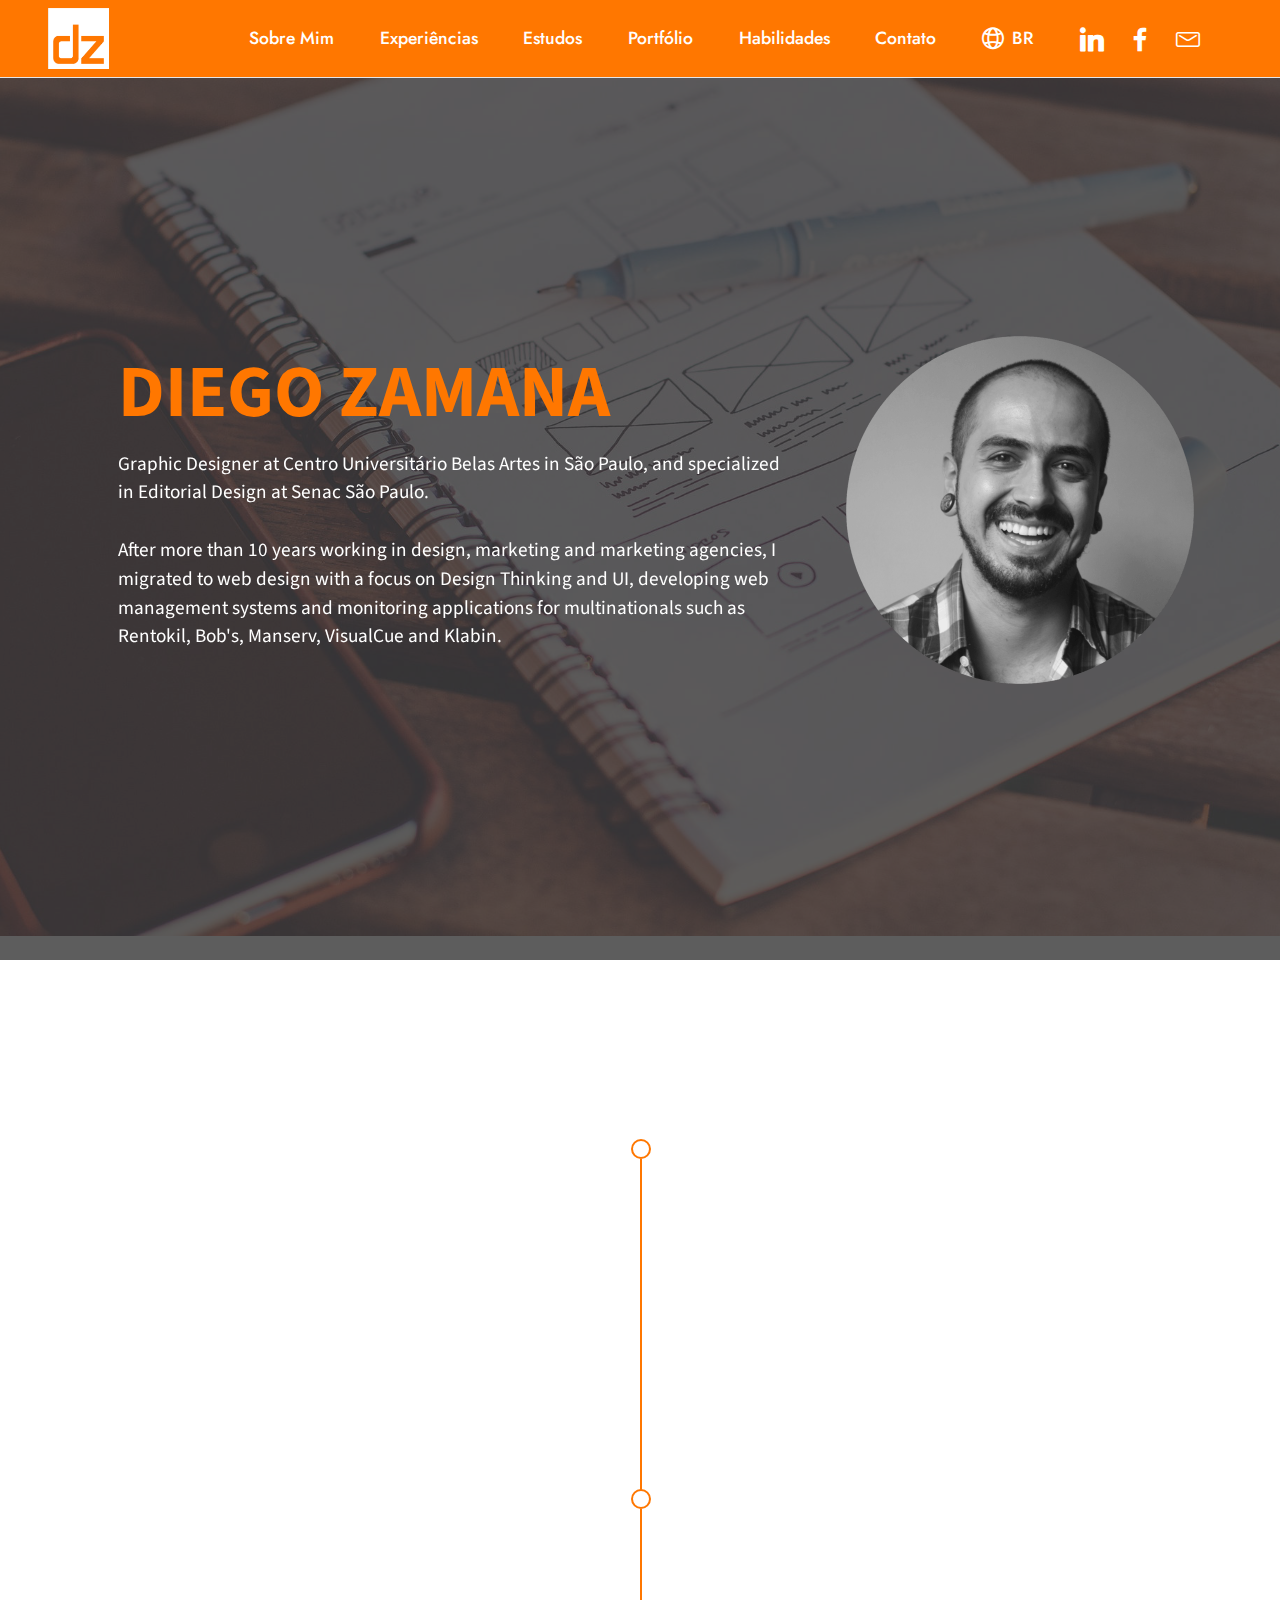
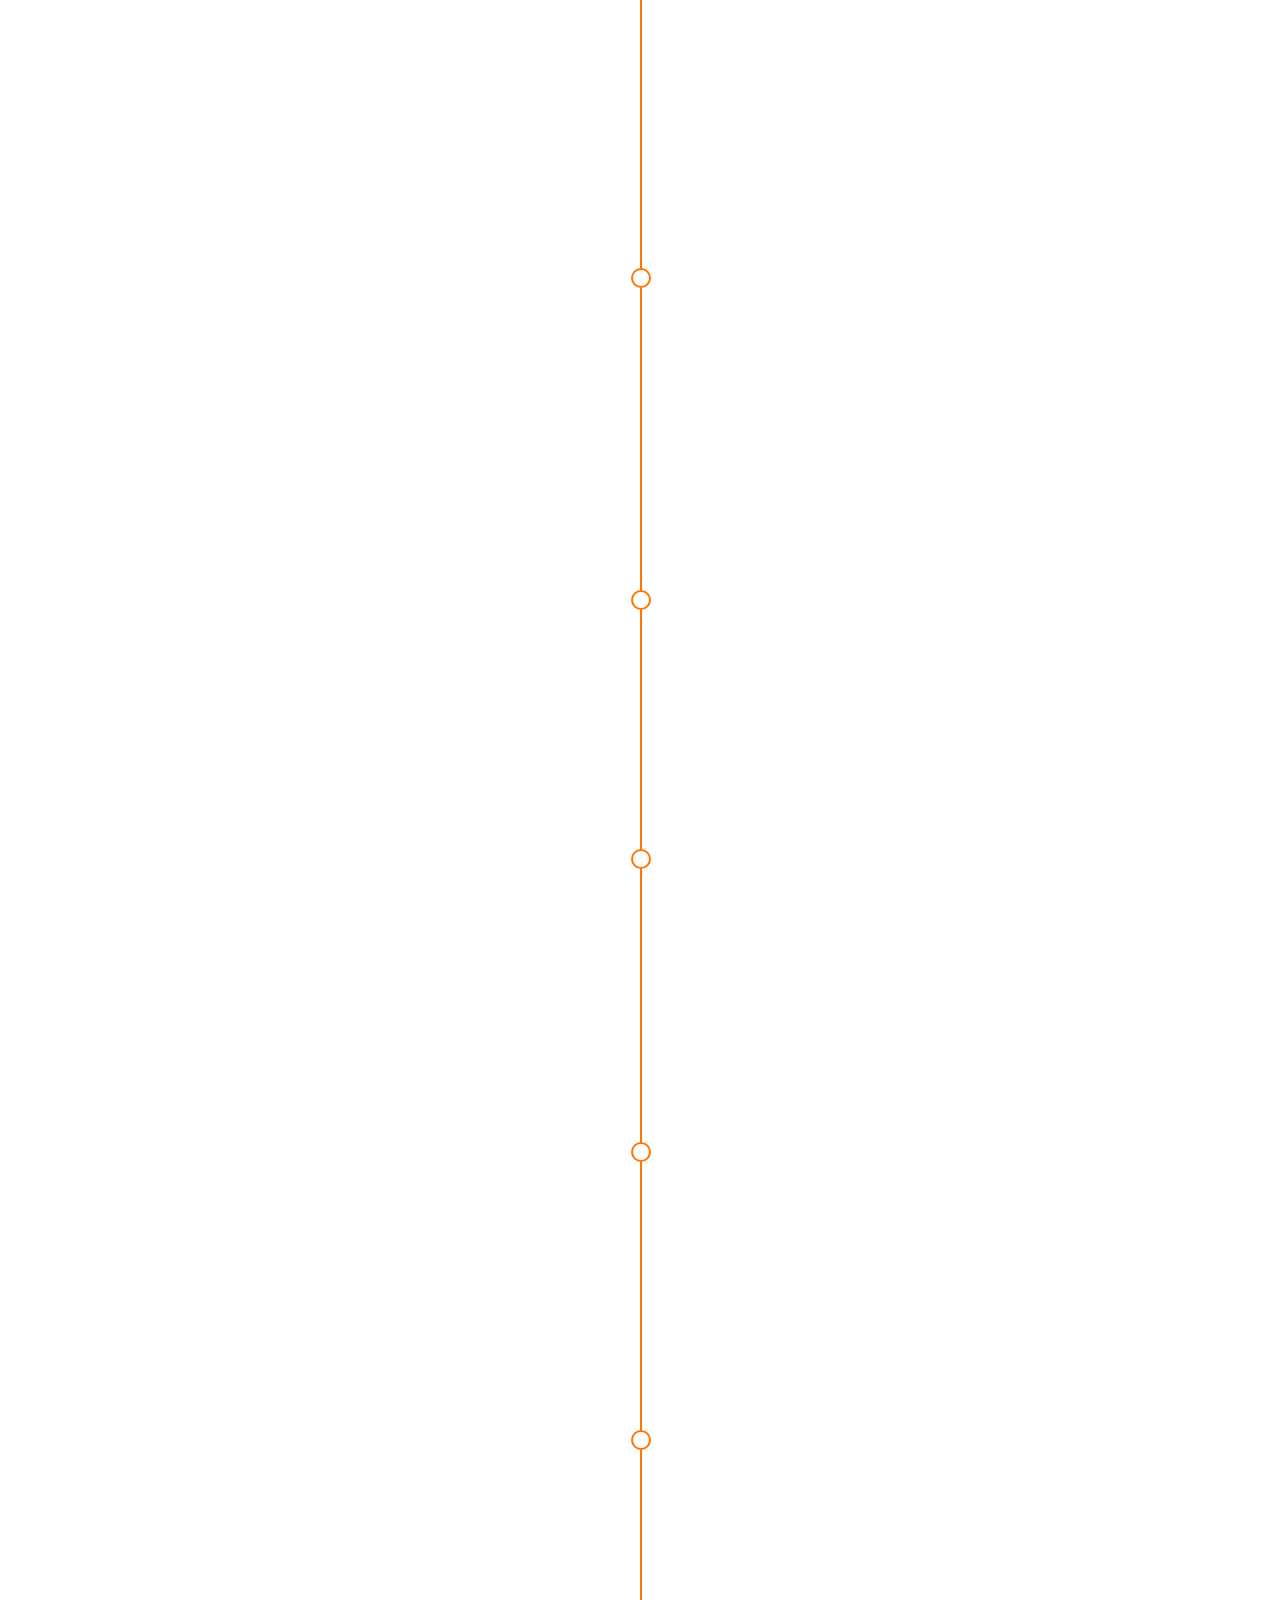
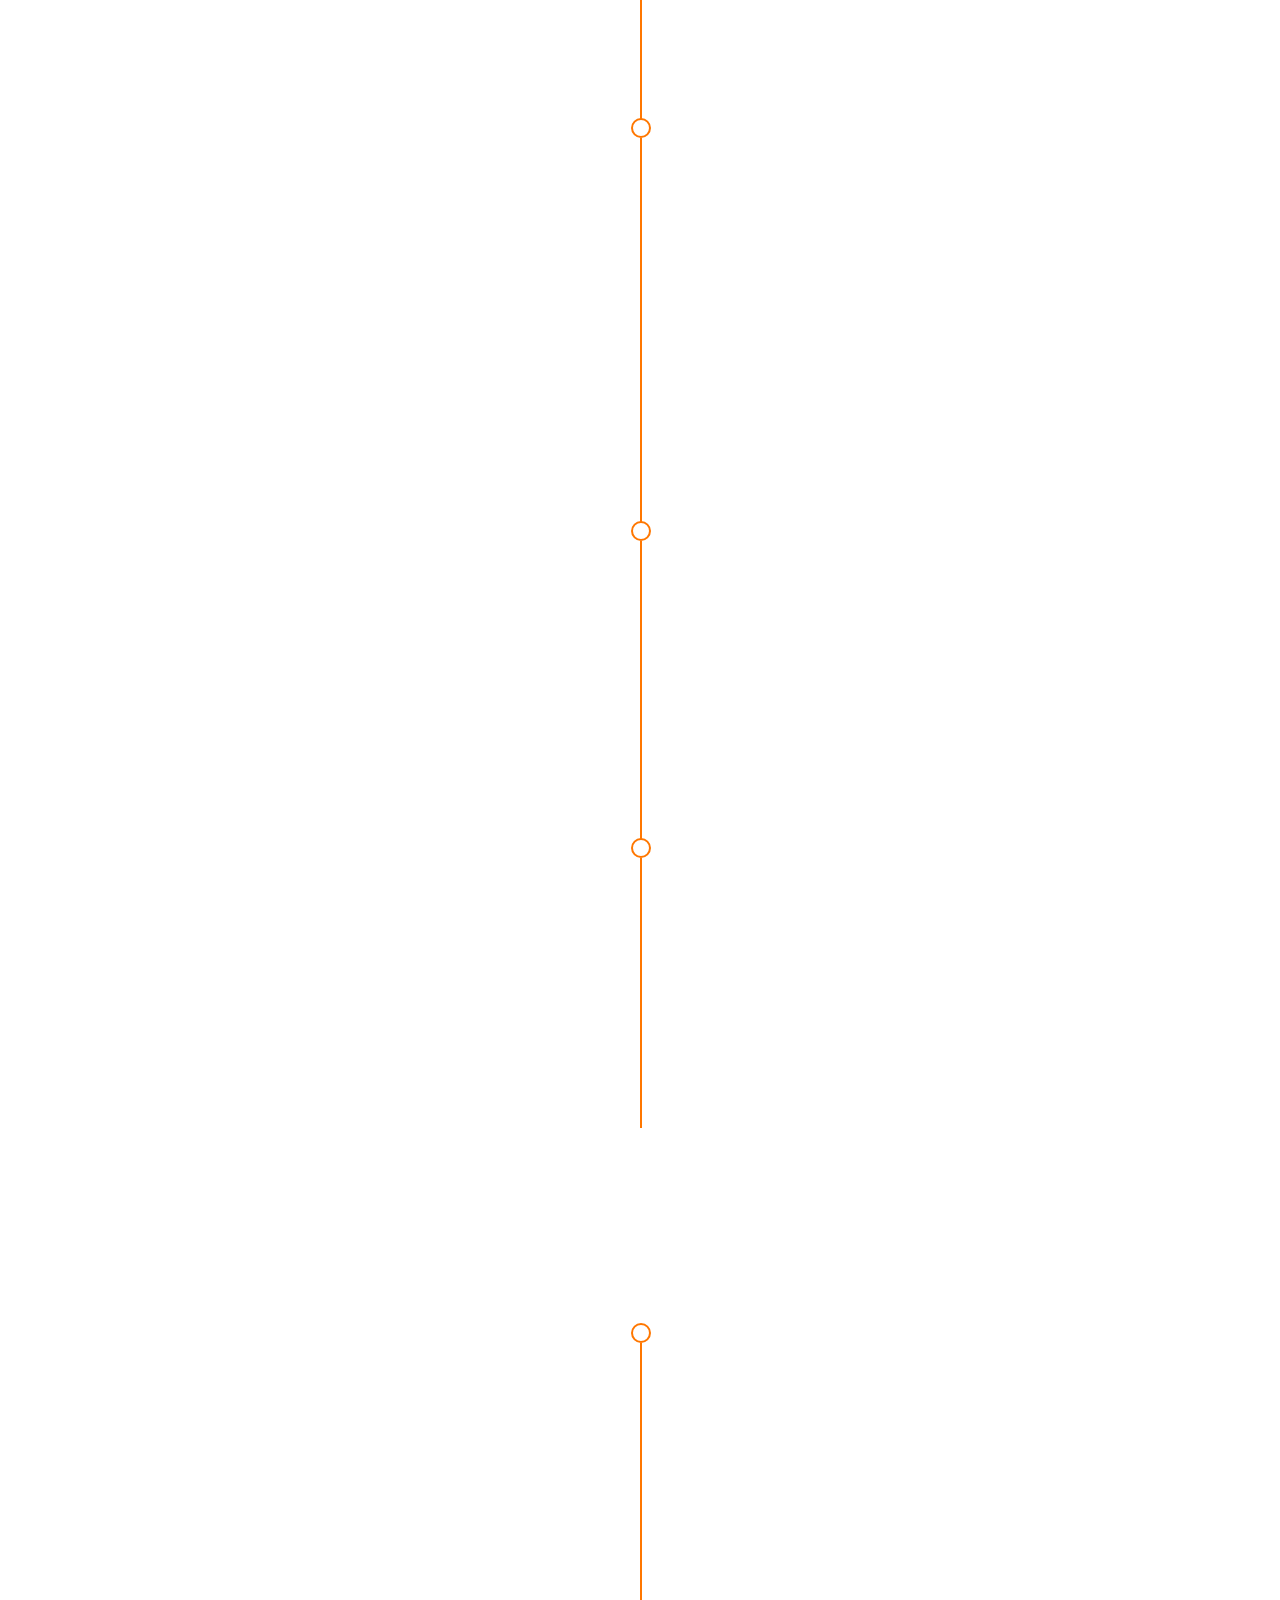
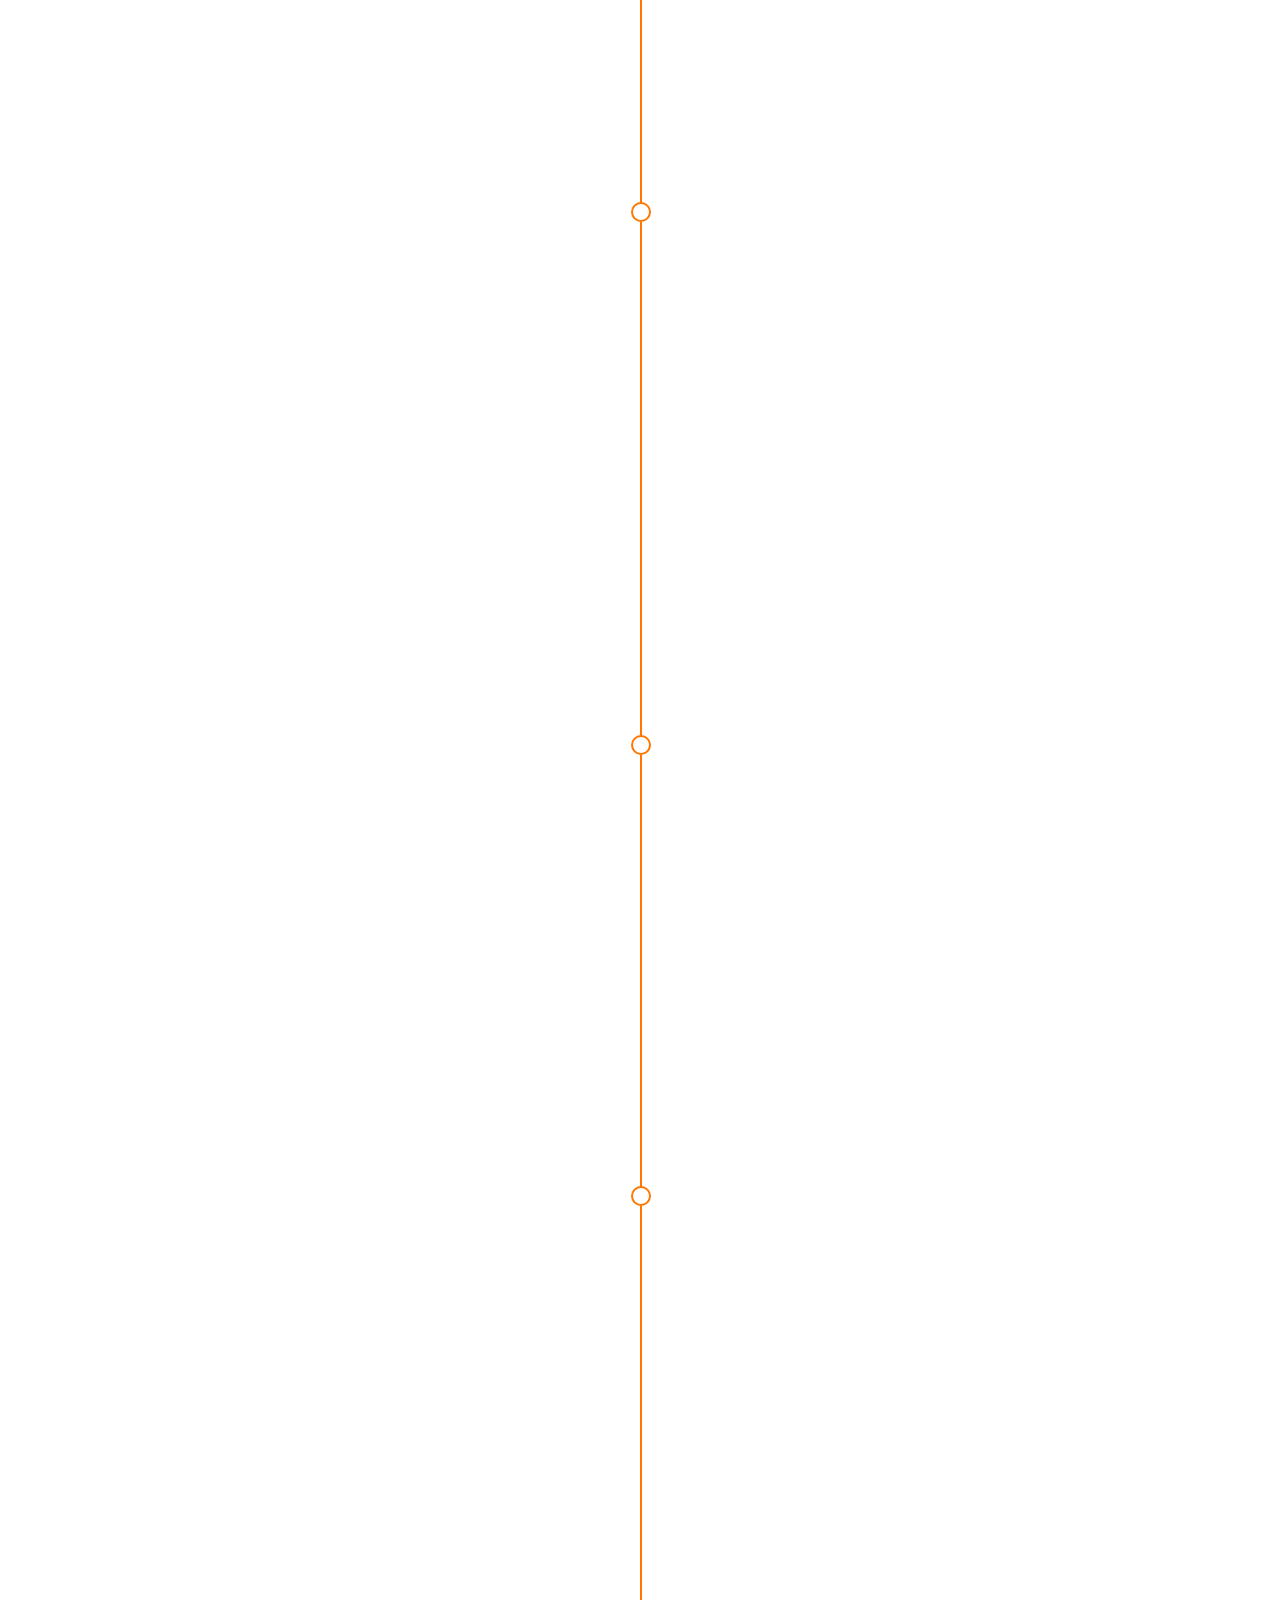
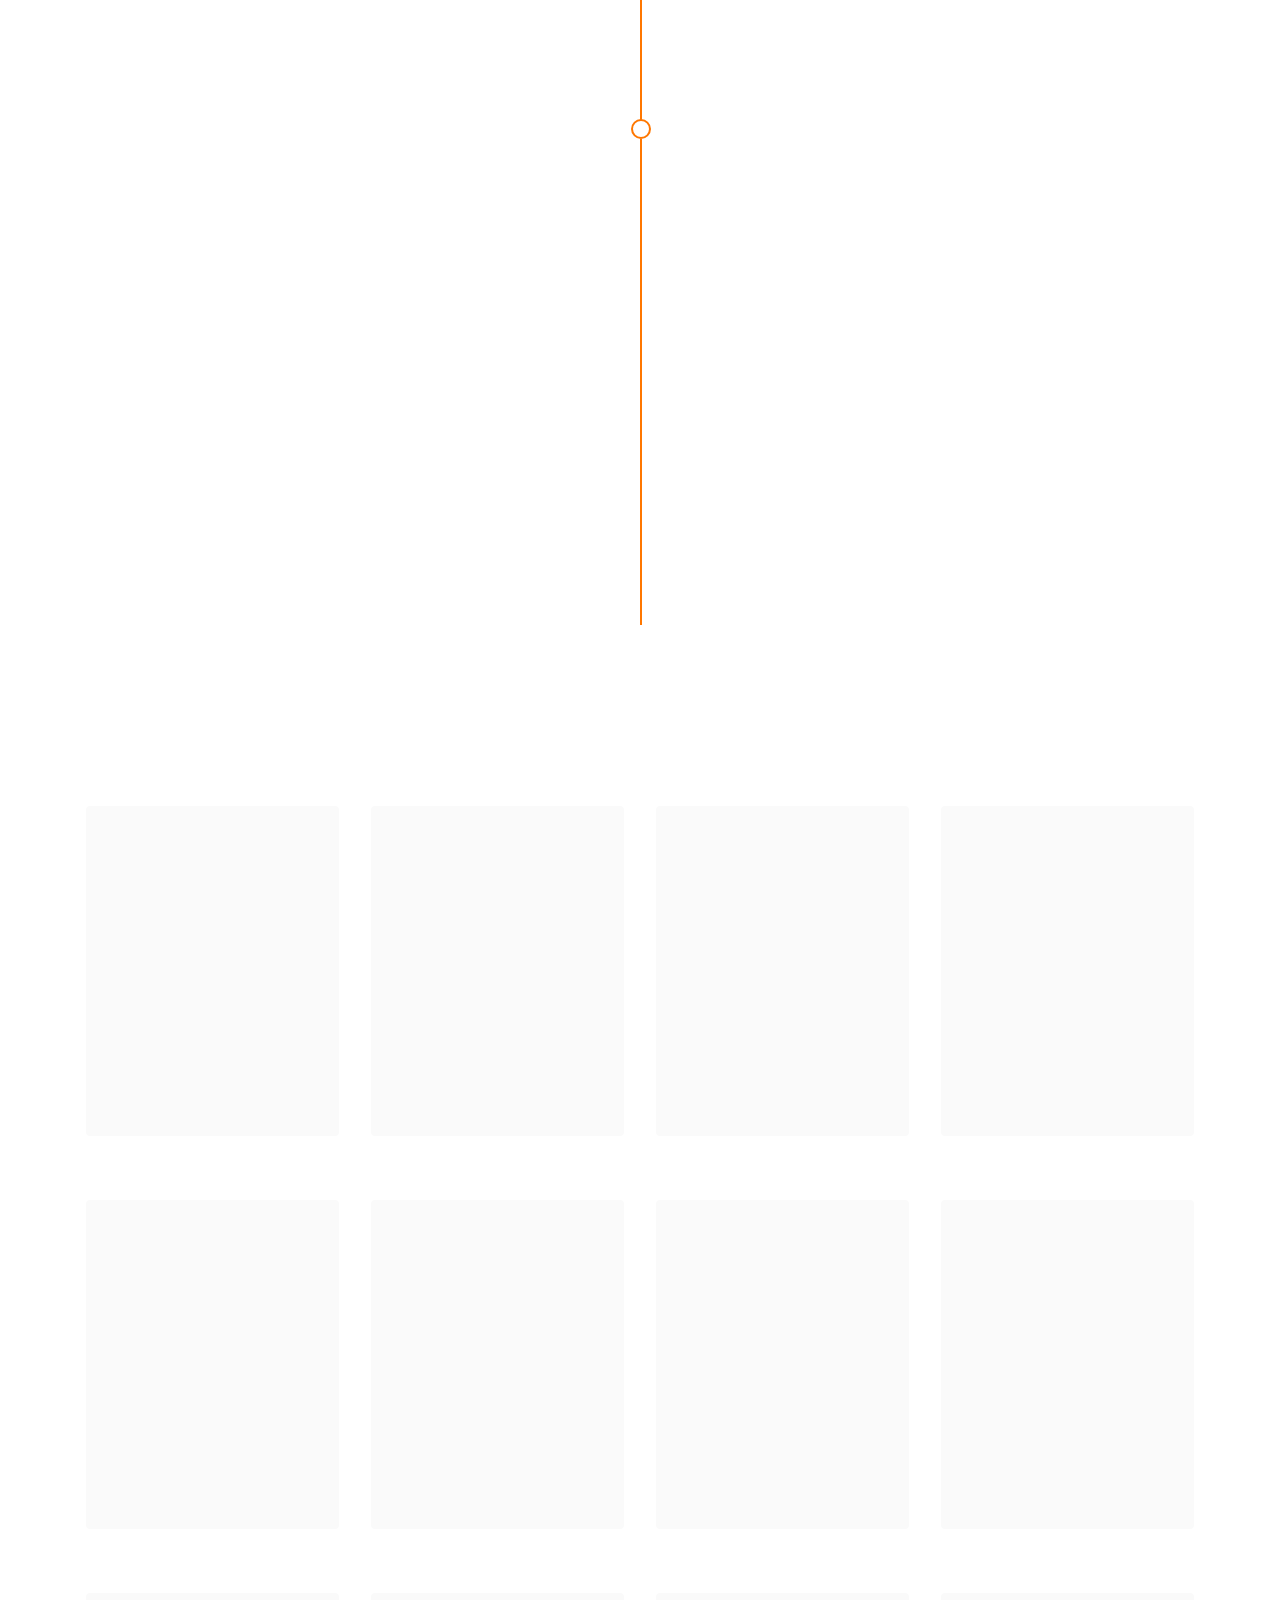
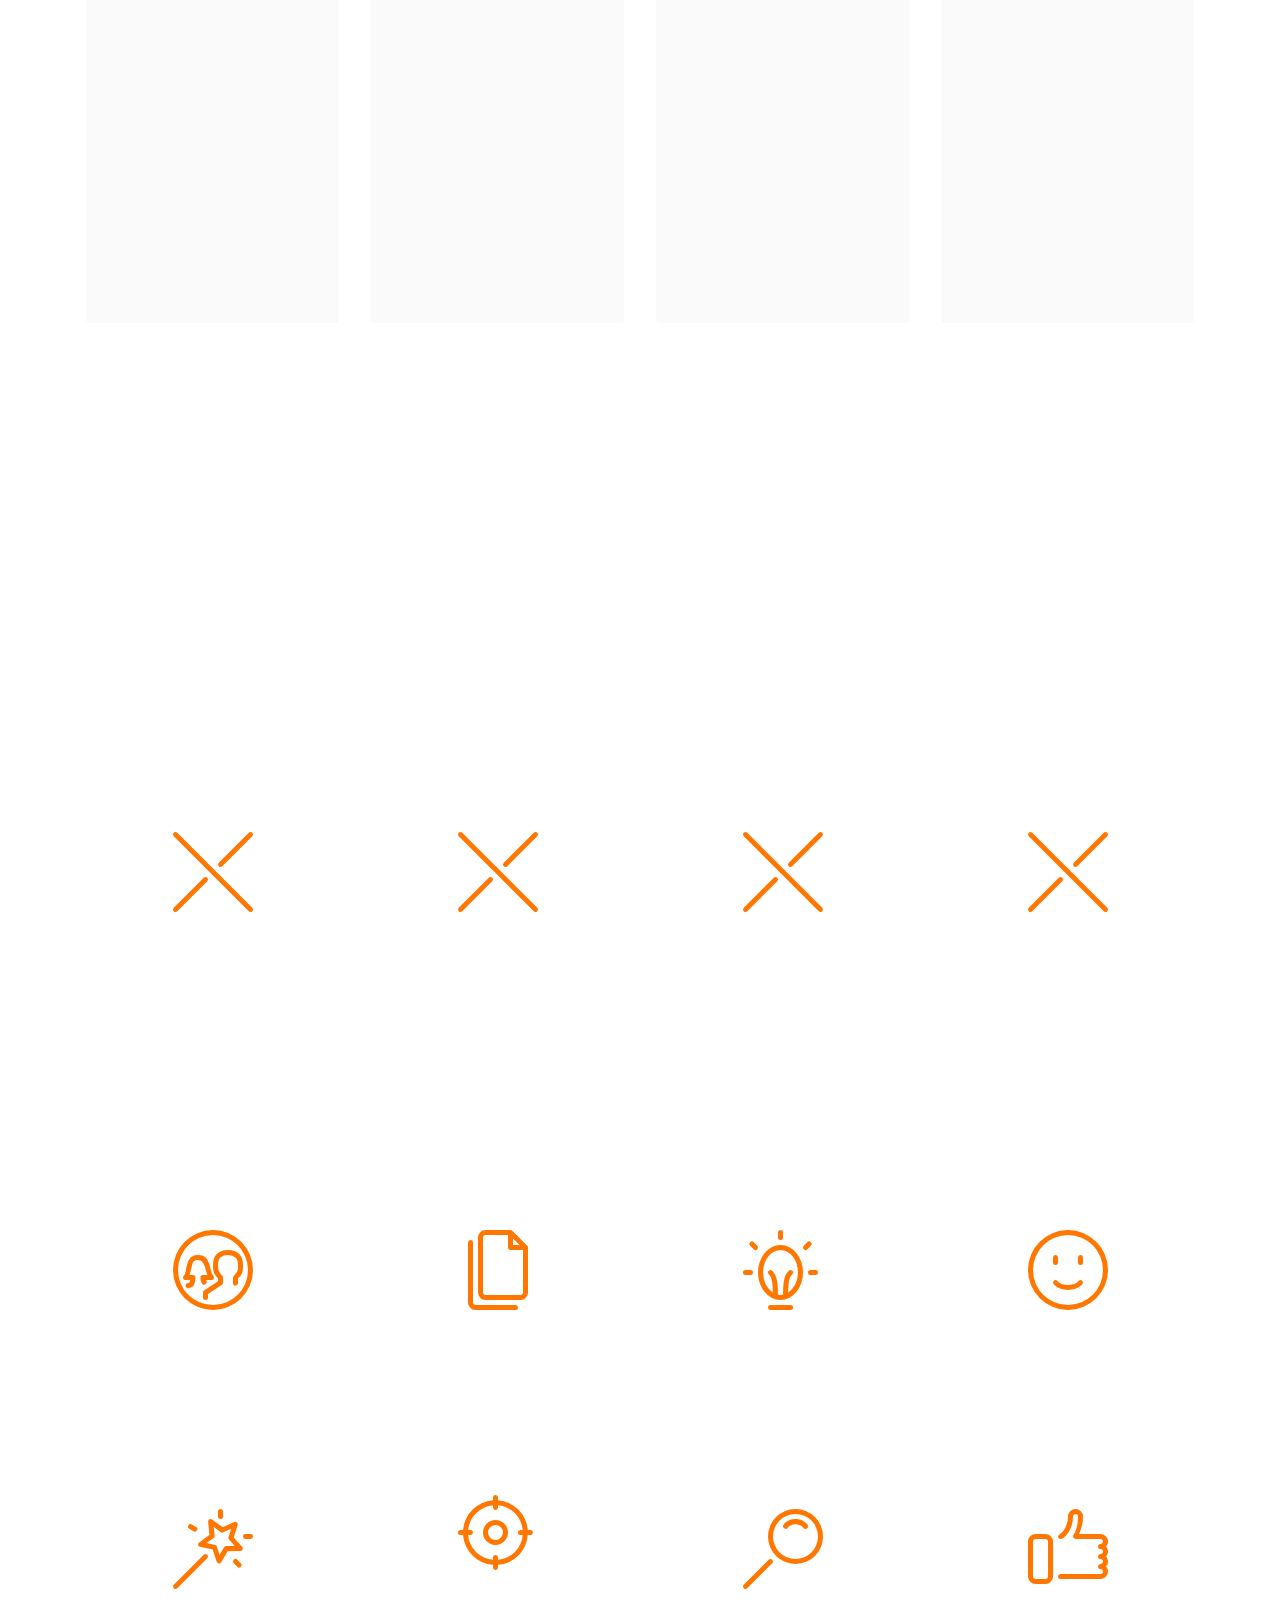
==== english.html @ 780fa25a "Site Update 2.0" ====
<!DOCTYPE html>
<html>
<head>
  
  <meta charset="UTF-8">
  <meta http-equiv="X-UA-Compatible" content="IE=edge">
  
  <meta name="viewport" content="width=device-width, initial-scale=1, minimum-scale=1">
  <link rel="shortcut icon" href="assets/images/diegozamanalogo-128x128.png" type="image/x-icon">
  <meta name="description" content="Diego Zamana | Designer Gráfico | Online e Offline | Web e Impresso">  
  
  <title>Diego Zamana | Graphic Designer</title>

  <link rel="stylesheet" href="assets/web/assets/mobirise-icons2/mobirise2.css">
  <link rel="stylesheet" href="assets/web/assets/mobirise-icons-bold/mobirise-icons-bold.css">
  <link rel="stylesheet" href="assets/tether/tether.min.css">
  <link rel="stylesheet" href="assets/bootstrap/css/bootstrap.min.css">
  <link rel="stylesheet" href="assets/bootstrap/css/bootstrap-grid.min.css">
  <link rel="stylesheet" href="assets/bootstrap/css/bootstrap-reboot.min.css">
  <link rel="stylesheet" href="assets/animatecss/animate.css">
  <link rel="stylesheet" href="assets/dropdown/css/style.css">
  <link rel="stylesheet" href="assets/socicon/css/styles.css">
  <link rel="stylesheet" href="assets/theme/css/style.css">
  <link rel="preload" as="style" href="assets/mobirise/css/mbr-additional.css">
  <link rel="stylesheet" href="assets/mobirise/css/mbr-additional.css" type="text/css">

</head>
<body>
  
  <section class="menu cid-spMHSsKCT0" once="menu" id="menu1-1z">
    
    <nav class="navbar navbar-dropdown navbar-fixed-top navbar-expand-lg">
        <div class="container-fluid">
            <div class="navbar-brand">
                <span class="navbar-logo">
                    <a href="https://diegozamana.github.io/sitepessoal/">
                        <img src="assets/images/logodzbranco-121x121.png" alt="Diego Zamana" style="height: 3.8rem;">
                    </a>
                </span>                
            </div>

            <button class="navbar-toggler" type="button" data-toggle="collapse" data-target="#navbarSupportedContent" aria-controls="navbarNavAltMarkup" aria-expanded="false" aria-label="Toggle navigation">
                <div class="hamburger">
                    <span></span>
                    <span></span>
                    <span></span>
                    <span></span>
                </div>
            </button>
            <div class="collapse navbar-collapse" id="navbarSupportedContent">
                <ul class="navbar-nav nav-dropdown nav-right" data-app-modern-menu="true"><li class="nav-item"><a class="nav-link link text-success text-primary display-4" href="index.html#header11-t">Sobre Mim</a></li>
                    <li class="nav-item"><a class="nav-link link text-success text-primary display-4" href="index.html#timeline1-u">Experiências</a></li>
                    <li class="nav-item"><a class="nav-link link text-success text-primary display-4" href="index.html#timeline1-1j">Estudos</a></li>
                    <li class="nav-item"><a class="nav-link link text-success text-primary display-4" href="index.html#gallery1-15">Portfólio</a></li>
                    <li class="nav-item"><a class="nav-link link text-success text-primary display-4" href="index.html#content4-18">Habilidades</a></li>
                    <li class="nav-item"><a class="nav-link link text-success text-primary display-4" href="index.html#bottom">Contato</a></li>
                    <li class="nav-item"><a class="nav-link link text-success text-primary display-4" href="index.html">
                        <span class="mobi-mbri mobi-mbri-globe-2 mbr-iconfont mbr-iconfont-btn"></span>BR</a></li>
                </ul>
                <div class="icons-menu">
                    <a class="iconfont-wrapper" href="https://www.linkedin.com/in/diegozamana/" target="_blank">
                        <span class="p-2 mbr-iconfont socicon-linkedin socicon"></span>
                    </a>
                    <a class="iconfont-wrapper" href="https://www.facebook.com/zamanadiego" target="_blank">
                        <span class="p-2 mbr-iconfont socicon-facebook socicon"></span>
                    </a>
                    <a class="iconfont-wrapper" href="mailto:diegozamana@gmail.com">
                        <span class="p-2 mbr-iconfont mbrib-letter"></span>
                    </a>
                    
                </div>
                
            </div>
        </div>
    </nav>

</section>

<section class="header11 cid-spMHSnFmAR mbr-fullscreen mbr-parallax-background" id="header11-1p">   

    <div class="mbr-overlay" style="opacity: 0.8; background-color: rgb(53, 53, 53);"></div>

    <div class="container">
        <div class="row justify-content-center">
            <div class="col-12 col-md-4 image-wrapper">
                <img class="w-100" src="assets/images/avatarsite-696x696.png" alt="Diego Zamana">
            </div>

            <div class="col-12 col-md">
                <div class="text-wrapper text-center">
                    <h1 class="mbr-section-title mbr-fonts-style mb-3 display-1">
                        <strong>DIEGO ZAMANA</strong></h1>
                    <p class="mbr-text mbr-fonts-style display-7">Graphic Designer at Centro Universitário Belas Artes in São Paulo, and specialized in Editorial Design at Senac São Paulo.
                    <br><br>After more than 10 years working in design, marketing and marketing agencies, I migrated to web design with a focus on Design Thinking and UI, developing web management systems and monitoring applications for multinationals such as Rentokil, Bob's, Manserv, VisualCue and Klabin.&nbsp;</p>                    
                </div>
            </div>            
        </div>
    </div>
</section>

<section class="timeline1 cid-spMHSoawDD" id="timeline1-1q">    
    
    <div class="timelines-container container" mbri-timelines="">
        <div class="mbr-section-head">
            <h3 class="mbr-section-title mbr-fonts-style align-center mb-0 display-2"><strong>Professional Experiences</strong></h3>
            
        </div>
        <div class="row timeline-element mb-2 mt-4">
            <div class="timeline-date col-12 col-md-6">
                <div class="timeline-date-wrapper">
                    
                </div>
            </div>
            <span class="iconBackground"></span>
            <div class="col-12 col-md-6">
                <div class="timeline-text-wrapper">
                    <h4 class="mbr-timeline-title mbr-fonts-style mb-4 display-7"><strong>Publicity Technician - Neonmax</strong><br><strong>(Out/19 - Today)</strong></h4>
                    
                    <p class="mbr-text mbr-fonts-style display-7">
                        I work in prepress, in printing, in the production (and sometimes also in the application) of advertising material for decoration of shop windows, facades, interior of stores, malls and vans. I also assist in the production of luminous signs, in monoblock, neon signs and pieces for interior decoration.
                    </p>
                </div>
            </div>
        </div>
        <div class="row timeline-element mb-2">
            <div class="col-12 col-md-6">
                <div class="timeline-text-wrapper">
                    <h4 class="mbr-timeline-title mbr-fonts-style mb-4 display-7"><strong>Web Designer - Humanit-TI</strong>
                        <div><strong>(Jan/17 - Jan/19)</strong></div></h4>
                    
                    <p class="mbr-text mbr-fonts-style display-7">
                        I analyzed and developed web management systems layouts for large companies such as Rentokil, Manserv and Klabin. I had experience in documentation development, quality analysis, systems approval, personalized customer service, alignment meetings, project scope analysis and collection, development and assembly of screens for applications.
                    </p>
                </div>
            </div>
            <span class="iconBackground"></span>
            <div class="timeline-date col-12 col-md-6">
                <div class="timeline-date-wrapper">                    
                </div>
            </div>
        </div>
        <div class="row timeline-element mb-2">
            <div class="timeline-date col-12 col-md-6">
                <div class="timeline-date-wrapper"></div>
            </div>
            <span class="iconBackground"></span>
            <div class="col-12 col-md-6">
                <div class="timeline-text-wrapper">
                    <h4 class="mbr-timeline-title mbr-fonts-style mb-4 display-7"><strong>System Analist - VisualCue</strong>
                        <div><strong>(Ago/14 - Out/14)</strong></div></h4>
                    
                    <p class="mbr-text mbr-fonts-style display-7">
                        I analyzed and developed layouts for web management systems, big data management, built in ASP.NET / HTML5 and CSS3 / Bootstrap using VisualStudio, and participated in meetings and calls with clients and international managers. 
                    </p>
                </div>
            </div>
        </div>
        <div class="row timeline-element mb-2">
            <div class="col-12 col-md-6">
                <div class="timeline-text-wrapper">
                    <h4 class="mbr-timeline-title mbr-fonts-style mb-4 display-4"><strong>Graphic Designer - AllSigns Comunicação Visual</strong>
                        <div><strong>(Ago/13 - Ago/14)</strong></div></h4>
                    
                    <p class="mbr-text mbr-fonts-style display-7">
                        I developed layouts and produced printed graphic pieces such as banners, banners, stickers, fleet stickers, storefronts, totems and event material.
                    </p>
                </div>
            </div>
            <span class="iconBackground"></span>
            <div class="timeline-date col-12 col-md-6">
                <div class="timeline-date-wrapper"></div>
            </div>
        </div>

        <div class="row timeline-element mb-2">
            <div class="timeline-date col-12 col-md-6">
                <div class="timeline-date-wrapper"></div>
            </div>
            <span class="iconBackground"></span>
            <div class="col-12 col-md-6">
                <div class="timeline-text-wrapper">
                    <h4 class="mbr-timeline-title mbr-fonts-style mb-4 display-7"><strong>Production Director - AdVento Comunicação Visual (Out/12 - Jun/13)</strong></h4>
                    
                    <p class="mbr-text mbr-fonts-style display-7">
                         Desenvolvi e produzi peças de comunicação interna e externa como letras caixa, totems, material de evento e montagem de stands, adesivos, fachadas de loja e sinalização de edifícios e condomínios.</p>
                </div>
            </div>
        </div>
        <div class="row timeline-element mb-2">
            <div class="col-12 col-md-6">
                <div class="timeline-text-wrapper">
                    <h4 class="mbr-timeline-title mbr-fonts-style mb-4 display-4"><strong>Art Assistent - PressTexto Comunicação </strong><br><strong>(Set/10 - Fev/11)</strong></h4>
                    
                    <p class="mbr-text mbr-fonts-style display-7">
                         Desenvolvi e auxiliei a produção de peças gráficas como revistas de comunicação interna de empresas, material bilíngue, e-mails marketing, postêrs e anúncios em mídia impressa para empresas como Liberty Seguros.</p>
                </div>
            </div>
            <span class="iconBackground"></span>
            <div class="timeline-date col-12 col-md-6">
                <div class="timeline-date-wrapper"></div>
            </div>
        </div>
        <div class="row timeline-element mb-2">
            <div class="timeline-date col-12 col-md-6">
                <div class="timeline-date-wrapper"></div>
            </div>

            <span class="iconBackground"></span>
            <div class="col-12 col-md-6">
                <div class="timeline-text-wrapper">
                    <h4 class="mbr-timeline-title mbr-fonts-style mb-4 display-4"><strong>Teacher - SOS Computadores</strong>
                        <div><strong>(Jan/10 - Ago/10)</strong></div></h4>
                    
                    <p class="mbr-text mbr-fonts-style display-7">
                        I gave classes on assembly and maintenance of desktops, Office package, Photoshop, Illustrator and CorelDraw for young people and adults, and basic Windows for the elderly.</p>
                </div>
            </div>
        </div>

        <div class="row timeline-element mb-2">
            <div class="col-12 col-md-6">
                <div class="timeline-text-wrapper">
                    <h4 class="mbr-timeline-title mbr-fonts-style mb-4 display-4"><strong>Operacional Assistent - Yamato Corp. </strong><br><strong>(Jan/07 - Jan/10)</strong></h4>
                    
                    <p class="mbr-text mbr-fonts-style display-7">
                        I assisted the production of large events of oriental culture with the participation of international artists. These events were aimed at children and adolescents, and received an audience of approximately 250,000 people over 4 to 6 days (the 2nd largest event of its kind in the world). I worked directly in the control of the public, maintenance of stores and stands, and in the assembly and disassembly of structures and stages.</p>
                </div>
            </div>
            
            <span class="iconBackground"></span>
            <div class="timeline-date col-12 col-md-6">
                <div class="timeline-date-wrapper"></div>
            </div>

        </div>
        <div class="row timeline-element mb-2">
            <div class="timeline-date col-12 col-md-6">
                <div class="timeline-date-wrapper"></div>
            </div>

            <span class="iconBackground"></span>
            <div class="col-12 col-md-6">
                <div class="timeline-text-wrapper">
                    <h4 class="mbr-timeline-title mbr-fonts-style mb-4 display-4"><strong>Graphic Designer - Colégio Global </strong><br><strong>(Jul/08 - Jan/09)</strong></h4>
                    
                    <p class="mbr-text mbr-fonts-style display-7">
                        My second professional internship in Design. I assisted the college's communication director to develop and design internal communications, posters and banners about events, layouts for posts on the website, and printed graphic materials for events.</p>                
                </div>
            </div>
        </div>
        <div class="row timeline-element mb-2">
            <div class="col-12 col-md-6">
                <div class="timeline-text-wrapper">
                    <h4 class="mbr-timeline-title mbr-fonts-style mb-4 display-4"><strong>Art Assistent - Galpão 21 Arte &amp; Design </strong><br><strong>(Ago/06 - Fev/07)</strong></h4>
                    
                    <p class="mbr-text mbr-fonts-style display-7">My first professional internship in Design. I developed and assisted in the creation of logos, identity manuals, website layouts, printed media ads, institutional stationery and printed graphic material for events.</p>
                </div>
            </div>

            <span class="iconBackground"></span>
            <div class="timeline-date col-12 col-md-6">
                <div class="timeline-date-wrapper"></div>
            </div>
        </div>        
        
    </div>
</section>

<section class="timeline1 cid-spMHSpa8Wh" id="timeline1-1r">    
    
    <div class="timelines-container container" mbri-timelines="">
        <div class="mbr-section-head">
            <h3 class="mbr-section-title mbr-fonts-style align-center mb-0 display-2"><strong>Studies &amp; Courses</strong></h3>            
        </div>

        <div class="row timeline-element mb-2 mt-4">
            <div class="timeline-date col-12 col-md-6">
                <div class="timeline-date-wrapper"></div>
            </div>

            <span class="iconBackground"></span>
            <div class="col-12 col-md-6">
                <div class="timeline-text-wrapper">
                    <h4 class="mbr-timeline-title mbr-fonts-style mb-4 display-5"><strong>C Language Basic</strong><br><strong>USP / SP</strong>
                        <div><strong>(Jan/18 - Mar/18)</strong></div></h4>
                    
                    <p class="mbr-text mbr-fonts-style display-7">
                        Already working with Web Design, I had contact with some back-end programmers. Exchanging information with them, the opportunity arose to take a C language course at the University of São Paulo, which gave me a better basis to understand how they worked with information and data. It is a basic, versatile, and easy to understand language.</p>
                </div>
            </div>
        </div>

        <div class="row timeline-element mb-2">
            <div class="col-12 col-md-6">
                <div class="timeline-text-wrapper">
                    <h4 class="mbr-timeline-title mbr-fonts-style mb-4 display-5"><strong>Infrastructure,</strong><strong>&nbsp;Linux and Programming Logic</strong><div><strong>Impacta Tecnologia </strong></div>
                        <div><strong>(2014 - 2015)</strong></div></h4>
                    
                    <p class="mbr-text mbr-fonts-style display-7">
                        I always liked technology and it was here that I decided to invest in that passion and discover how I could combine it with my graphic skills and work with both. I tried to start by studying the basics: Networks, Logic and other operating systems. Throughout the courses, I met other students and teachers, and rediscovered an old school acquaintance, Web Design.</p>
                </div>
            </div>

            <span class="iconBackground"></span>
            <div class="timeline-date col-12 col-md-6">
                <div class="timeline-date-wrapper"></div>
            </div>
        </div>

        <div class="row timeline-element mb-2">
            <div class="timeline-date col-12 col-md-6">
                <div class="timeline-date-wrapper"></div>
            </div>

            <span class="iconBackground"></span>
            <div class="col-12 col-md-6">
                <div class="timeline-text-wrapper">
                    <h4 class="mbr-timeline-title mbr-fonts-style mb-4 display-5"><strong>Editorial Design</strong><br><strong>SENAC/SP</strong>
                        <div><strong>(2012 - 2014)</strong></div></h4>
                    
                    <p class="mbr-text mbr-fonts-style display-7">
                        Looking to specialize and improve my condition in the job market, I entered in Editorial Design. Since I worked with printed pieces in advertising and marketing agencies, I decided to develop my layout and diagramming skills. I plunged headlong into typography, composition, hierarchy, infographics and semi-optics.</p>
                </div>
            </div>
        </div>

        <div class="row timeline-element mb-2">
            <div class="col-12 col-md-6">
                <div class="timeline-text-wrapper">
                    <h4 class="mbr-timeline-title mbr-fonts-style mb-4 display-5"><strong>Hardware Maintenance</strong><div><strong>and Office Package</strong></div><div><strong>SOS Computadores</strong>
                        <div><strong>(Jan/10 - Ago/10)</strong></div></div></h4>
                    
                    <p class="mbr-text mbr-fonts-style display-7">
                        With the intention of improving my teaching and being able to give more classes, I decided to take courses where I worked, with fellow teachers. I learned assembly, disassembly and maintenance of desktops, name of parts, deepened my knowledge in the Office package, and all this while teaching other classes of design software and basic Windows.</p>
                </div>
            </div>

            <span class="iconBackground"></span>
            <div class="timeline-date col-12 col-md-6">
                <div class="timeline-date-wrapper"></div>
            </div>
        </div>

        <div class="row timeline-element mb-2">
            <div class="timeline-date col-12 col-md-6">
                <div class="timeline-date-wrapper"></div>
            </div>

            <span class="iconBackground"></span>
            <div class="col-12 col-md-6">
                <div class="timeline-text-wrapper">
                    <h4 class="mbr-timeline-title mbr-fonts-style mb-4 display-5"><strong>Graphic Design</strong><br><strong>Centro Universitário Belas Artes </strong><strong>de São Paulo</strong>
                        <div><strong>(2005 - 2009)</strong></div></h4>
                    
                    <p class="mbr-text mbr-fonts-style display-7">
                        I started my studies in Design and, through free drawing, photography, art history, composition and others, I developed a critical and analytical look at the design of things around me and learned that there are millions of ways to do and create things, and that nothing is exactly what it appears to be.</p>
                </div>
            </div>
        </div>
        
    </div>
</section>

<section class="gallery1 cid-spMHSq1he4" id="gallery1-1s">   
    
    <div class="container">
        <div class="mbr-section-head">
            <h4 class="mbr-section-title mbr-fonts-style align-center mb-0 display-2">
                <strong>Portfolio</strong></h4>
            
        </div>
        <div class="row mt-4">
            <div class="item features-image сol-12 col-md-6 col-lg-3">
                <div class="item-wrapper">
                    <div class="item-img">
                        <img src="assets/images/visual-start-logo-871x307.png" alt="Logo Visual Start">
                    </div>

                    <div class="item-content">
                        <h5 class="item-title mbr-fonts-style display-7">
                            <strong>Visual Start</strong><br><strong>Logo</strong></h5>                        
                    </div>                    
                </div>
            </div>
            
            <div class="item features-image сol-12 col-md-6 col-lg-3">
                <div class="item-wrapper">
                    <div class="item-img">
                        <img src="assets/images/hit-treinamento-splash-app-871x1307.png" data-slide-to="1" alt="Splash HitTreinamento">
                    </div>
                    <div class="item-content">
                        <h5 class="item-title mbr-fonts-style display-7">
                            <strong>Hit Treinamento</strong><br><strong>App Splash</strong></h5>                        
                    </div>                    
                </div>
            </div>
            
            <div class="item features-image сol-12 col-md-6 col-lg-3">
                <div class="item-wrapper">
                    <div class="item-img">
                        <img src="assets/images/plug-manserv-splash-app-751x1334.png" data-slide-to="2" alt="Splash Manserv PLUG">
                    </div>
                    <div class="item-content">
                        <h5 class="item-title mbr-fonts-style display-7">
                            <strong>Manserv PLUG</strong><br><strong>App Splash</strong></h5>                        
                    </div>                    
                </div>
            </div>

            <div class="item features-image сol-12 col-md-6 col-lg-3">
                <div class="item-wrapper">
                    <div class="item-img">
                        <img src="assets/images/wa-advogados-logo-506x422.jpg" alt="Logo Watermann" title="">
                    </div>

                    <div class="item-content">
                        <h5 class="item-title mbr-fonts-style display-7">
                            <strong>Watermann</strong><br><strong>Logo</strong></h5>
                    </div>                    
                </div>
            </div>
        </div>
    </div>
</section>

<section class="gallery1 cid-spMHSqwUUv" id="gallery1-1t">    
    
    <div class="container">
        
        <div class="row mt-4">
            <div class="item features-image сol-12 col-md-6 col-lg-3">
                <div class="item-wrapper">
                    <div class="item-img">
                        <img src="assets/images/baci-di-dama-logo-871x616.jpg" alt="Logo Baci di Dama">
                    </div>

                    <div class="item-content">
                        <h5 class="item-title mbr-fonts-style display-7">
                            <strong>Baci di Dama</strong><br><strong>Logo</strong></h5>
                    </div>                    
                </div>
            </div>
            
            <div class="item features-image сol-12 col-md-6 col-lg-3">
                <div class="item-wrapper">
                    <div class="item-img">
                        <img src="assets/images/lart-di-vetro-logo-871x616.jpg" data-slide-to="1" alt="Logo LartDiVetro">
                    </div>

                    <div class="item-content">
                        <h5 class="item-title mbr-fonts-style display-7">
                            <strong>L'Art Di Vetro</strong><br><strong>Logo</strong></h5>
                    </div>
                    
                </div>
            </div>
            <div class="item features-image сol-12 col-md-6 col-lg-3">
                <div class="item-wrapper">
                    <div class="item-img">
                        <img src="assets/images/rizzi-fisioterapia-logo-506x506.jpg" data-slide-to="2" alt="Logo Rizzi Fisioterapia">
                    </div>
                    
                    <div class="item-content">
                        <h5 class="item-title mbr-fonts-style display-7">
                            <strong>Rizzi Fisioterapia</strong><br><strong>Logo</strong></h5>
                    </div>                    
                </div>
            </div>

            <div class="item features-image сol-12 col-md-6 col-lg-3">
                <div class="item-wrapper">
                    <div class="item-img">
                        <img src="assets/images/fontana-advogados-logo-871x871.png" alt="Logo Carneiro e Fontana" title="">
                    </div>

                    <div class="item-content">
                        <h5 class="item-title mbr-fonts-style display-7">
                            <strong>Carneiro &amp; Fontana</strong><br><strong>Logo</strong></h5>
                    </div>                    
                </div>
            </div>

        </div>
    </div>
</section>

<section class="gallery1 cid-spMHSqYi07" id="gallery1-1u">    
    
    <div class="container">
        
        <div class="row mt-4">
            <div class="item features-image сol-12 col-md-6 col-lg-3">
                <div class="item-wrapper">
                    <div class="item-img">
                        <img src="assets/images/4-elementos-triangulo-final-871x616.jpg" alt="Ilustração 4 Elementos">
                    </div>
                    
                    <div class="item-content">
                        <h5 class="item-title mbr-fonts-style display-7">
                            <strong>4 Elementos</strong><br><strong>Ilustation</strong></h5>
                    </div>                    
                </div>
            </div>
            
            <div class="item features-image сol-12 col-md-6 col-lg-3">
                <div class="item-wrapper">
                    <div class="item-img">
                        <img src="assets/images/cola-em-casa-logo-871x871.jpeg" data-slide-to="1" alt="Logo Cola em Casa">
                    </div>
                    
                    <div class="item-content">
                        <h5 class="item-title mbr-fonts-style display-7">
                            <strong>Cola em Casa</strong><br><strong>Logo</strong></h5>
                    </div>                    
                </div>
            </div>
            
            <div class="item features-image сol-12 col-md-6 col-lg-3">
                <div class="item-wrapper">
                    <div class="item-img">
                        <img src="assets/images/camp-paulista-2012-logo-871x616.jpg" data-slide-to="2" alt="Logo Campeonato Paulista">
                    </div>
                    
                    <div class="item-content">
                        <h5 class="item-title mbr-fonts-style display-7">
                            <strong>Camp. Bras. de Basq.</strong><br><strong>Logo</strong></h5>
                    </div>                    
                </div>
            </div>

            <div class="item features-image сol-12 col-md-6 col-lg-3">
                <div class="item-wrapper">
                    <div class="item-img">
                        <img src="assets/images/copa-brasil-voleibol-master-etapa-natal-logo-871x833.jpg" alt="Logo Campeonato Voleibol" title="">
                    </div>

                    <div class="item-content">
                        <h5 class="item-title mbr-fonts-style display-7">
                            <strong>Copa BR de Volei</strong><br><strong>Logo</strong></h5>
                    </div>                    
                </div>
            </div>
        </div>
    </div>
</section>

<section class="content4 cid-spMHSrsbQ7" id="content4-1v">    
    
    <div class="container">
        <div class="row justify-content-center">
            <div class="title col-md-12 col-lg-12">
                <h3 class="mbr-section-title mbr-fonts-style align-center mb-4 display-2">
                    <strong>Technical Knowledge</strong></h3>                
            </div>
        </div>
    </div>
</section>

<section class="features13 cid-spMHSrI0E7 mbr-parallax-background" id="features14-1w">    

    <div class="mbr-overlay" style="opacity: 0.7; background-color: rgb(255, 255, 255);"></div>

    <div class="container">
        <div class="row">
            
            <div class="card col-12 col-md-4 col-lg-2 p-3">
				<div class="card-wrapper">
					<div class="card-box align-center" style="display: flex; align-items: center; flex-direction: column;">
						<span>
							<img src="assets/images/Corel.png" class="mbr-iconfont" alt="CorelDraw" style="max-height: 80px;">
						</span>

						<h4 class="card-title align-center mbr-black mbr-fonts-style display-7">
							<strong>CorelDraw</strong></h4>
					</div>
				</div>
			</div>

			<div class="card p-3 col-12 col-md-4 col-lg-2">
				<div class="card-wrapper">
					<div class="card-box align-center" style="display: flex; align-items: center; flex-direction: column;">
						<span>
							<img src="assets/images/Illustrator.png" class="mbr-iconfont" alt="CorelDraw" style="max-height: 80px;">
						</span>
                        
                        <h4 class="card-title align-center mbr-black mbr-fonts-style display-7">
							<strong>Adobe Illustrator</strong><strong><br></strong></h4>
					</div>
				</div>
			</div>

			<div class="card p-3 col-12 col-md-4 col-lg-2">
				<div class="card-wrapper">
					<div class="card-box align-center" style="display: flex; align-items: center; flex-direction: column;">
						<span>
							<img src="assets/images/Photoshop.png" class="mbr-iconfont" alt="CorelDraw" style="max-height: 80px;">
						</span>

						<h4 class="card-title align-center mbr-black mbr-fonts-style display-7">
							<strong>Adobe Photoshop</strong><strong><br></strong></h4>
					</div>
				</div>
			</div>

			<div class="card p-3 col-12 col-md-4 col-lg-2">
				<div class="card-wrapper">
					<div class="card-box align-center" style="display: flex; align-items: center; flex-direction: column;">
						<span>
							<img src="assets/images/VSCode.png" class="mbr-iconfont" alt="CorelDraw" style="max-height: 80px;">
						</span>
						<h4 class="card-title align-center mbr-black mbr-fonts-style display-7">
							<strong>VisualStudio Code</strong><strong><br></strong></h4>
					</div>
				</div>
			</div>         
            
        </div>
    </div>
</section>

<section class="features13 cid-spMHSs7SP1 mbr-parallax-background" id="features14-1x">    

    <div class="mbr-overlay" style="opacity: 0.7; background-color: rgb(255, 255, 255);"></div>

    <div class="container">
        <div class="row">
            
            <div class="card col-12 col-md-4 col-lg-2 p-3">
                <div class="card-wrapper">
                    <div class="card-box align-center">
                        <span class="mbr-iconfont mbrib-close" style="color: rgb(255, 119, 0); fill: rgb(255, 119, 0);"></span>
                        <h4 class="card-title align-center mbr-black mbr-fonts-style display-7">
                            <strong>HTML5</strong></h4>
                    </div>
                </div>
            </div>

            <div class="card p-3 col-12 col-md-4 col-lg-2">
                <div class="card-wrapper">
                    <div class="card-box align-center">
                        <span class="mbr-iconfont mbrib-close" style="color: rgb(255, 119, 0); fill: rgb(255, 119, 0);"></span>
                        <h4 class="card-title align-center mbr-black mbr-fonts-style display-7">
                            <strong>CSS3</strong><strong><br></strong></h4>
                    </div>
                </div>
            </div>

            <div class="card p-3 col-12 col-md-4 col-lg-2">
                <div class="card-wrapper">
                    <div class="card-box align-center">
                        <span class="mbr-iconfont mbrib-close" style="color: rgb(255, 119, 0); fill: rgb(255, 119, 0);"></span>
                        <h4 class="card-title align-center mbr-black mbr-fonts-style display-7">
                            <strong>Wordpress</strong></h4>
                    </div>
                </div>
            </div>

            <div class="card p-3 col-12 col-md-4 col-lg-2">
                <div class="card-wrapper">
                    <div class="card-box align-center">
                        <span class="mbr-iconfont mbrib-close" style="color: rgb(255, 119, 0); fill: rgb(255, 119, 0);"></span>
                        <h4 class="card-title align-center mbr-black mbr-fonts-style display-7"><strong>Linux OS</strong></h4>
                    </div>
                </div>
            </div>           
            
        </div>
    </div>
</section>

<section class="content4 cid-spMHSstDxU" id="content4-1y">    
    
    <div class="container">
        <div class="row justify-content-center">
            <div class="title col-md-12 col-lg-10">
                <h3 class="mbr-section-title mbr-fonts-style align-center mb-4 display-2">
                    <strong>Interpersonal Skills</strong></h3>                                
            </div>
        </div>
    </div>
</section>

<section class="features13 cid-spMHStpyUi mbr-parallax-background" id="features14-20">    

    <div class="mbr-overlay" style="opacity: 0.7; background-color: rgb(255, 255, 255);"></div>

    <div class="container">
        <div class="row">
            
            <div class="card col-12 col-md-4 col-lg-2 p-3">
                <div class="card-wrapper">
                    <div class="card-box align-center">
                        <span class="mbr-iconfont mbrib-users" style="color: rgb(255, 119, 0); fill: rgb(255, 119, 0);"></span>
                        <h4 class="card-title align-center mbr-black mbr-fonts-style display-7">
                            <strong>Teamwork</strong></h4>
                    </div>
                </div>
            </div>

            <div class="card p-3 col-12 col-md-4 col-lg-2">
                <div class="card-wrapper">
                    <div class="card-box align-center">
                        <span class="mbr-iconfont mbrib-pages" style="color: rgb(255, 119, 0); fill: rgb(255, 119, 0);"></span>
                        <h4 class="card-title align-center mbr-black mbr-fonts-style display-7">
                            <strong>Organization</strong></h4>
                    </div>
                </div>
            </div>

            <div class="card p-3 col-12 col-md-4 col-lg-2">
                <div class="card-wrapper">
                    <div class="card-box align-center">
                        <span class="mbr-iconfont mbrib-idea" style="color: rgb(255, 119, 0); fill: rgb(255, 119, 0);"></span>
                        <h4 class="card-title align-center mbr-black mbr-fonts-style display-7"><strong>Quick Learning</strong></h4>
                    </div>
                </div>
            </div>
            
            <div class="card p-3 col-12 col-md-4 col-lg-2">
                <div class="card-wrapper">
                    <div class="card-box align-center">
                        <span class="mbr-iconfont mbrib-smile-face" style="color: rgb(255, 119, 0); fill: rgb(255, 119, 0);"></span>
                        <h4 class="card-title align-center mbr-black mbr-fonts-style display-7">
                            <strong>Humorous</strong></h4>
                    </div>
                </div>
            </div>            
            
        </div>
    </div>
</section>

<section class="features13 cid-spMHStOvjc mbr-parallax-background" id="features14-21">
    
    <div class="mbr-overlay" style="opacity: 0.7; background-color: rgb(255, 255, 255);"></div>

    <div class="container">
        <div class="row">
            
            <div class="card col-12 col-md-4 col-lg-2 p-3">
                <div class="card-wrapper">
                    <div class="card-box align-center">
                        <span class="mbr-iconfont mbrib-magic-stick" style="color: rgb(255, 119, 0); fill: rgb(255, 119, 0);"></span>
                        <h4 class="card-title align-center mbr-black mbr-fonts-style display-7">
                            <strong>Criativity</strong></h4>
                    </div>
                </div>
            </div>
            
            <div class="card p-3 col-12 col-md-4 col-lg-2">
                <div class="card-wrapper">
                    <div class="card-box align-center">
                        <span class="mbr-iconfont mbrib-target" style="color: rgb(255, 119, 0); fill: rgb(255, 119, 0);"></span>
                        <h4 class="card-title align-center mbr-black mbr-fonts-style display-7"><strong>Focus on the result</strong></h4>
                    </div>
                </div>
            </div>

            <div class="card p-3 col-12 col-md-4 col-lg-2">
                <div class="card-wrapper">
                    <div class="card-box align-center">
                        <span class="mbr-iconfont mbrib-search" style="color: rgb(255, 119, 0); fill: rgb(255, 119, 0);"></span>
                        <h4 class="card-title align-center mbr-black mbr-fonts-style display-7">
                            <strong>Self-taught</strong></h4>
                    </div>
                </div>
            </div>
            
            <div class="card p-3 col-12 col-md-4 col-lg-2">
                <div class="card-wrapper">
                    <div class="card-box align-center">
                        <span class="mbr-iconfont mbrib-like" style="color: rgb(255, 119, 0); fill: rgb(255, 119, 0);"></span>
                        <h4 class="card-title align-center mbr-black mbr-fonts-style display-7">
                            <strong>Perseverance</strong></h4>
                    </div>
                </div>
            </div>
            
        </div>
    </div>
</section>

<section class="content4 cid-spMHSstDxU" id="content4-1y">        
    <div class="container">
        <div class="row justify-content-center">
            <div class="title col-md-12 col-lg-10"></div>
        </div>
    </div>
</section>

<section class="footer3 cid-spMHSuxQzH mbr-reveal" once="footers" id="footer3-23">

    <div class="container">
        <div class="media-container-row align-center mbr-white">
            
            <div class="row social-row">
                <div class="social-list align-right pb-2">
                    
                    <div class="soc-item">
                        <a href="https://www.linkedin.com/in/diegozamana/" target="_blank">
                            <span class="mbr-iconfont mbr-iconfont-social socicon-linkedin socicon"></span></a>
                    </div>
                    
                    <div class="soc-item">
                        <a href="https://www.facebook.com/zamanadiego" target="_blank">
                            <span class="mbr-iconfont mbr-iconfont-social socicon-facebook socicon"></span></a>
                    </div>
                    
                    <div class="soc-item">
                        <a href="https://www.instagram.com/diegolapa/" target="_blank">
                            <span class="mbr-iconfont mbr-iconfont-social socicon-instagram socicon"></span></a>
                    </div>
                    
                    <div class="soc-item">
                        <a href="https://www.behance.net/diegozamana" target="_blank">
                            <span class="mbr-iconfont mbr-iconfont-social socicon-behance socicon"></span></a>
                    </div>
                    
                    <div class="soc-item">
                        <a href="mailto:diegozamana@gmail.com">
                            <span class="mbr-iconfont mbr-iconfont-social mbrib-letter"></span></a>
                    </div>
                
                </div>
            </div>
            <div class="row row-copirayt">
                <p class="mbr-text mb-0 mbr-fonts-style mbr-white align-center display-7">
                    © 2021 Diego Zamana | All rights reserved.</p>
            </div>
        </div>
    </div>
</section>

<section style="background-color: #fff; font-family: -apple-system, BlinkMacSystemFont, 'Segoe UI', 'Roboto', 'Helvetica Neue', Arial, sans-serif; color:#aaa; font-size:12px; padding: 0; align-items: center; display: none;">
    <a href="https://mobirise.site/z" style="flex: 1 1; height: 3rem; padding-left: 1rem;"></a>
    <p style="flex: 0 0 auto; margin:0; padding-right:1rem;">
        Design a free site - <a href="https://mobirise.site/v" style="color:#aaa;">Try here</a></p>
</section>

<script src="assets/web/assets/jquery/jquery.min.js"></script>  
<script src="assets/popper/popper.min.js"></script>  
<script src="assets/tether/tether.min.js"></script>  
<script src="assets/bootstrap/js/bootstrap.min.js"></script>  
<script src="assets/smoothscroll/smooth-scroll.js"></script>  
<script src="assets/parallax/jarallax.min.js"></script>  
<script src="assets/viewportchecker/jquery.viewportchecker.js"></script>  
<script src="assets/dropdown/js/nav-dropdown.js"></script>  
<script src="assets/dropdown/js/navbar-dropdown.js"></script>  
<script src="assets/touchswipe/jquery.touch-swipe.min.js"></script>  
<script src="assets/theme/js/script.js"></script>  
    
    <div id="scrollToTop" class="scrollToTop mbr-arrow-up"><a style="text-align: center;"><i class="mbr-arrow-up-icon mbr-arrow-up-icon-cm cm-icon cm-icon-smallarrow-up"></i></a></div>
    <input name="animation" type="hidden">
  </body>
</html>
---- assets/web/assets/mobirise-icons2/mobirise2.css ----
@font-face {
  font-family: 'Moririse2';
  font-display: swap;
  src:  url('mobirise2.eot?f2bix4');
  src:  url('mobirise2.eot?f2bix4#iefix') format('embedded-opentype'),
    url('mobirise2.ttf?f2bix4') format('truetype'),
    url('mobirise2.woff?f2bix4') format('woff'),
    url('mobirise2.svg?f2bix4#mobirise2') format('svg');
  font-weight: normal;
  font-style: normal;
}

[class^="mobi-"], [class*=" mobi-"] {
  /* use !important to prevent issues with browser extensions that change fonts */
  font-family: 'Moririse2' !important;
  speak: none;
  font-style: normal;
  font-weight: normal;
  font-variant: normal;
  text-transform: none;
  line-height: 1;

  /* Better Font Rendering =========== */
  -webkit-font-smoothing: antialiased;
  -moz-osx-font-smoothing: grayscale;
}

.mobi-mbri-add-submenu:before {
  content: "\e900";
}
.mobi-mbri-alert:before {
  content: "\e901";
}
.mobi-mbri-align-center:before {
  content: "\e902";
}
.mobi-mbri-align-justify:before {
  content: "\e903";
}
.mobi-mbri-align-left:before {
  content: "\e904";
}
.mobi-mbri-align-right:before {
  content: "\e905";
}
.mobi-mbri-android:before {
  content: "\e906";
}
.mobi-mbri-apple:before {
  content: "\e907";
}
.mobi-mbri-arrow-down:before {
  content: "\e908";
}
.mobi-mbri-arrow-next:before {
  content: "\e909";
}
.mobi-mbri-arrow-prev:before {
  content: "\e90a";
}
.mobi-mbri-arrow-up:before {
  content: "\e90b";
}
.mobi-mbri-bold:before {
  content: "\e90c";
}
.mobi-mbri-bookmark:before {
  content: "\e90d";
}
.mobi-mbri-bootstrap:before {
  content: "\e90e";
}
.mobi-mbri-briefcase:before {
  content: "\e90f";
}
.mobi-mbri-browse:before {
  content: "\e910";
}
.mobi-mbri-bulleted-list:before {
  content: "\e911";
}
.mobi-mbri-calendar:before {
  content: "\e912";
}
.mobi-mbri-camera:before {
  content: "\e913";
}
.mobi-mbri-cart-add:before {
  content: "\e914";
}
.mobi-mbri-cart-full:before {
  content: "\e915";
}
.mobi-mbri-cash:before {
  content: "\e916";
}
.mobi-mbri-change-style:before {
  content: "\e917";
}
.mobi-mbri-chat:before {
  content: "\e918";
}
.mobi-mbri-clock:before {
  content: "\e919";
}
.mobi-mbri-close:before {
  content: "\e91a";
}
.mobi-mbri-cloud:before {
  content: "\e91b";
}
.mobi-mbri-code:before {
  content: "\e91c";
}
.mobi-mbri-contact-form:before {
  content: "\e91d";
}
.mobi-mbri-credit-card:before {
  content: "\e91e";
}
.mobi-mbri-cursor-click:before {
  content: "\e91f";
}
.mobi-mbri-cust-feedback:before {
  content: "\e920";
}
.mobi-mbri-database:before {
  content: "\e921";
}
.mobi-mbri-delivery:before {
  content: "\e922";
}
.mobi-mbri-desktop:before {
  content: "\e923";
}
.mobi-mbri-devices:before {
  content: "\e924";
}
.mobi-mbri-down:before {
  content: "\e925";
}
.mobi-mbri-download-2:before {
  content: "\e926";
}
.mobi-mbri-download:before {
  content: "\e927";
}
.mobi-mbri-drag-n-drop-2:before {
  content: "\e928";
}
.mobi-mbri-drag-n-drop:before {
  content: "\e929";
}
.mobi-mbri-edit-2:before {
  content: "\e92a";
}
.mobi-mbri-edit:before {
  content: "\e92b";
}
.mobi-mbri-error:before {
  content: "\e92c";
}
.mobi-mbri-extension:before {
  content: "\e92d";
}
.mobi-mbri-features:before {
  content: "\e92e";
}
.mobi-mbri-file:before {
  content: "\e92f";
}
.mobi-mbri-flag:before {
  content: "\e930";
}
.mobi-mbri-folder:before {
  content: "\e931";
}
.mobi-mbri-gift:before {
  content: "\e932";
}
.mobi-mbri-github:before {
  content: "\e933";
}
.mobi-mbri-globe-2:before {
  content: "\e934";
}
.mobi-mbri-globe:before {
  content: "\e935";
}
.mobi-mbri-growing-chart:before {
  content: "\e936";
}
.mobi-mbri-hearth:before {
  content: "\e937";
}
.mobi-mbri-help:before {
  content: "\e938";
}
.mobi-mbri-home:before {
  content: "\e939";
}
.mobi-mbri-hot-cup:before {
  content: "\e93a";
}
.mobi-mbri-idea:before {
  content: "\e93b";
}
.mobi-mbri-image-gallery:before {
  content: "\e93c";
}
.mobi-mbri-image-slider:before {
  content: "\e93d";
}
.mobi-mbri-info:before {
  content: "\e93e";
}
.mobi-mbri-italic:before {
  content: "\e93f";
}
.mobi-mbri-key:before {
  content: "\e940";
}
.mobi-mbri-laptop:before {
  content: "\e941";
}
.mobi-mbri-layers:before {
  content: "\e942";
}
.mobi-mbri-left-right:before {
  content: "\e943";
}
.mobi-mbri-left:before {
  content: "\e944";
}
.mobi-mbri-letter:before {
  content: "\e945";
}
.mobi-mbri-like:before {
  content: "\e946";
}
.mobi-mbri-link:before {
  content: "\e947";
}
.mobi-mbri-lock:before {
  content: "\e948";
}
.mobi-mbri-login:before {
  content: "\e949";
}
.mobi-mbri-logout:before {
  content: "\e94a";
}
.mobi-mbri-magic-stick:before {
  content: "\e94b";
}
.mobi-mbri-map-pin:before {
  content: "\e94c";
}
.mobi-mbri-menu:before {
  content: "\e94d";
}
.mobi-mbri-mobile-2:before {
  content: "\e94e";
}
.mobi-mbri-mobile-horizontal:before {
  content: "\e94f";
}
.mobi-mbri-mobile:before {
  content: "\e950";
}
.mobi-mbri-mobirise:before {
  content: "\e951";
}
.mobi-mbri-more-horizontal:before {
  content: "\e952";
}
.mobi-mbri-more-vertical:before {
  content: "\e953";
}
.mobi-mbri-music:before {
  content: "\e954";
}
.mobi-mbri-new-file:before {
  content: "\e955";
}
.mobi-mbri-numbered-list:before {
  content: "\e956";
}
.mobi-mbri-opened-folder:before {
  content: "\e957";
}
.mobi-mbri-pages:before {
  content: "\e958";
}
.mobi-mbri-paper-plane:before {
  content: "\e959";
}
.mobi-mbri-paperclip:before {
  content: "\e95a";
}
.mobi-mbri-phone:before {
  content: "\e95b";
}
.mobi-mbri-photo:before {
  content: "\e95c";
}
.mobi-mbri-photos:before {
  content: "\e95d";
}
.mobi-mbri-pin:before {
  content: "\e95e";
}
.mobi-mbri-play:before {
  content: "\e95f";
}
.mobi-mbri-plus:before {
  content: "\e960";
}
.mobi-mbri-preview:before {
  content: "\e961";
}
.mobi-mbri-print:before {
  content: "\e962";
}
.mobi-mbri-protect:before {
  content: "\e963";
}
.mobi-mbri-question:before {
  content: "\e964";
}
.mobi-mbri-quote-left:before {
  content: "\e965";
}
.mobi-mbri-quote-right:before {
  content: "\e966";
}
.mobi-mbri-redo:before {
  content: "\e967";
}
.mobi-mbri-refresh:before {
  content: "\e968";
}
.mobi-mbri-responsive-2:before {
  content: "\e969";
}
.mobi-mbri-responsive:before {
  content: "\e96a";
}
.mobi-mbri-right:before {
  content: "\e96b";
}
.mobi-mbri-rocket:before {
  content: "\e96c";
}
.mobi-mbri-sad-face:before {
  content: "\e96d";
}
.mobi-mbri-sale:before {
  content: "\e96e";
}
.mobi-mbri-save:before {
  content: "\e96f";
}
.mobi-mbri-search:before {
  content: "\e970";
}
.mobi-mbri-setting-2:before {
  content: "\e971";
}
.mobi-mbri-setting-3:before {
  content: "\e972";
}
.mobi-mbri-setting:before {
  content: "\e973";
}
.mobi-mbri-share:before {
  content: "\e974";
}
.mobi-mbri-shopping-bag:before {
  content: "\e975";
}
.mobi-mbri-shopping-basket:before {
  content: "\e976";
}
.mobi-mbri-shopping-cart:before {
  content: "\e977";
}
.mobi-mbri-sites:before {
  content: "\e978";
}
.mobi-mbri-smile-face:before {
  content: "\e979";
}
.mobi-mbri-speed:before {
  content: "\e97a";
}
.mobi-mbri-star:before {
  content: "\e97b";
}
.mobi-mbri-success:before {
  content: "\e97c";
}
.mobi-mbri-sun:before {
  content: "\e97d";
}
.mobi-mbri-sun2:before {
  content: "\e97e";
}
.mobi-mbri-tablet-vertical:before {
  content: "\e97f";
}
.mobi-mbri-tablet:before {
  content: "\e980";
}
.mobi-mbri-target:before {
  content: "\e981";
}
.mobi-mbri-timer:before {
  content: "\e982";
}
.mobi-mbri-to-ftp:before {
  content: "\e983";
}
.mobi-mbri-to-local-drive:before {
  content: "\e984";
}
.mobi-mbri-touch-swipe:before {
  content: "\e985";
}
.mobi-mbri-touch:before {
  content: "\e986";
}
.mobi-mbri-trash:before {
  content: "\e987";
}
.mobi-mbri-underline:before {
  content: "\e988";
}
.mobi-mbri-undo:before {
  content: "\e989";
}
.mobi-mbri-unlink:before {
  content: "\e98a";
}
.mobi-mbri-unlock:before {
  content: "\e98b";
}
.mobi-mbri-up-down:before {
  content: "\e98c";
}
.mobi-mbri-up:before {
  content: "\e98d";
}
.mobi-mbri-update:before {
  content: "\e98e";
}
.mobi-mbri-upload-2:before {
  content: "\e98f";
}
.mobi-mbri-upload:before {
  content: "\e990";
}
.mobi-mbri-user-2:before {
  content: "\e991";
}
.mobi-mbri-user:before {
  content: "\e992";
}
.mobi-mbri-users:before {
  content: "\e993";
}
.mobi-mbri-video-play:before {
  content: "\e994";
}
.mobi-mbri-video:before {
  content: "\e995";
}
.mobi-mbri-watch:before {
  content: "\e996";
}
.mobi-mbri-website-theme-2:before {
  content: "\e997";
}
.mobi-mbri-website-theme:before {
  content: "\e998";
}
.mobi-mbri-wifi:before {
  content: "\e999";
}
.mobi-mbri-windows:before {
  content: "\e99a";
}
.mobi-mbri-zoom-in:before {
  content: "\e99b";
}
.mobi-mbri-zoom-out:before {
  content: "\e99c";
}
---- assets/web/assets/mobirise-icons-bold/mobirise-icons-bold.css ----
@font-face {
  font-family: 'mobirise-icons-bold';
  font-display: swap;
  src:  url('mobirise-icons-bold.eot?m1l4yr');
  src:  url('mobirise-icons-bold.eot?m1l4yr#iefix') format('embedded-opentype'),
    url('mobirise-icons-bold.ttf?m1l4yr') format('truetype'),
    url('mobirise-icons-bold.woff?m1l4yr') format('woff'),
    url('mobirise-icons-bold.svg?m1l4yr#mobirise-icons-bold') format('svg');
  font-weight: normal;
  font-style: normal;
}

[class^="mbrib-"], [class*="mbrib-"] {
  /* use !important to prevent issues with browser extensions that change fonts */
  font-family: 'mobirise-icons-bold' !important;
  speak: none;
  font-style: normal;
  font-weight: normal;
  font-variant: normal;
  text-transform: none;
  line-height: 1;

  /* Better Font Rendering =========== */
  -webkit-font-smoothing: antialiased;
  -moz-osx-font-smoothing: grayscale;
}

.mbrib-add-submenu:before {
  content: "\e900";
}
.mbrib-alert:before {
  content: "\e901";
}
.mbrib-align-center:before {
  content: "\e902";
}
.mbrib-align-justify:before {
  content: "\e903";
}
.mbrib-align-left:before {
  content: "\e904";
}
.mbrib-align-right:before {
  content: "\e905";
}
.mbrib-android:before {
  content: "\e906";
}
.mbrib-apple:before {
  content: "\e907";
}
.mbrib-arrow-down:before {
  content: "\e908";
}
.mbrib-arrow-next:before {
  content: "\e909";
}
.mbrib-arrow-prev:before {
  content: "\e90a";
}
.mbrib-arrow-up:before {
  content: "\e90b";
}
.mbrib-bold:before {
  content: "\e90c";
}
.mbrib-bookmark:before {
  content: "\e90d";
}
.mbrib-bootstrap:before {
  content: "\e90e";
}
.mbrib-briefcase:before {
  content: "\e90f";
}
.mbrib-browse:before {
  content: "\e910";
}
.mbrib-bulleted-list:before {
  content: "\e911";
}
.mbrib-calendar:before {
  content: "\e912";
}
.mbrib-camera:before {
  content: "\e913";
}
.mbrib-cart-add:before {
  content: "\e914";
}
.mbrib-cart-full:before {
  content: "\e915";
}
.mbrib-cash:before {
  content: "\e916";
}
.mbrib-change-style:before {
  content: "\e917";
}
.mbrib-chat:before {
  content: "\e918";
}
.mbrib-clock:before {
  content: "\e919";
}
.mbrib-close:before {
  content: "\e91a";
}
.mbrib-cloud:before {
  content: "\e91b";
}
.mbrib-code:before {
  content: "\e91c";
}
.mbrib-contact-form:before {
  content: "\e91d";
}
.mbrib-credit-card:before {
  content: "\e91e";
}
.mbrib-cursor-click:before {
  content: "\e91f";
}
.mbrib-cust-feedback:before {
  content: "\e920";
}
.mbrib-database:before {
  content: "\e921";
}
.mbrib-delivery:before {
  content: "\e922";
}
.mbrib-desktop:before {
  content: "\e923";
}
.mbrib-devices:before {
  content: "\e924";
}
.mbrib-down:before {
  content: "\e925";
}
.mbrib-download:before {
  content: "\e926";
}
.mbrib-drag-n-drop:before {
  content: "\e927";
}
.mbrib-drag-n-drop2:before {
  content: "\e928";
}
.mbrib-edit:before {
  content: "\e929";
}
.mbrib-edit2:before {
  content: "\e92a";
}
.mbrib-error:before {
  content: "\e92b";
}
.mbrib-extension:before {
  content: "\e92c";
}
.mbrib-features:before {
  content: "\e92d";
}
.mbrib-file:before {
  content: "\e92e";
}
.mbrib-flag:before {
  content: "\e92f";
}
.mbrib-folder:before {
  content: "\e930";
}
.mbrib-gift:before {
  content: "\e931";
}
.mbrib-github:before {
  content: "\e932";
}
.mbrib-globe-2:before {
  content: "\e933";
}
.mbrib-globe:before {
  content: "\e934";
}
.mbrib-growing-chart:before {
  content: "\e935";
}
.mbrib-hearth:before {
  content: "\e936";
}
.mbrib-help:before {
  content: "\e937";
}
.mbrib-home:before {
  content: "\e938";
}
.mbrib-hot-cup:before {
  content: "\e939";
}
.mbrib-idea:before {
  content: "\e93a";
}
.mbrib-image-gallery:before {
  content: "\e93b";
}
.mbrib-image-slider:before {
  content: "\e93c";
}
.mbrib-info:before {
  content: "\e93d";
}
.mbrib-italic:before {
  content: "\e93e";
}
.mbrib-key:before {
  content: "\e93f";
}
.mbrib-laptop:before {
  content: "\e940";
}
.mbrib-layers:before {
  content: "\e941";
}
.mbrib-left-right:before {
  content: "\e942";
}
.mbrib-left:before {
  content: "\e943";
}
.mbrib-letter:before {
  content: "\e944";
}
.mbrib-like:before {
  content: "\e945";
}
.mbrib-link:before {
  content: "\e946";
}
.mbrib-lock:before {
  content: "\e947";
}
.mbrib-login:before {
  content: "\e948";
}
.mbrib-logout:before {
  content: "\e949";
}
.mbrib-magic-stick:before {
  content: "\e94a";
}
.mbrib-map-pin:before {
  content: "\e94b";
}
.mbrib-menu:before {
  content: "\e94c";
}
.mbrib-mobile:before {
  content: "\e94d";
}
.mbrib-mobile2:before {
  content: "\e94e";
}
.mbrib-mobirise:before {
  content: "\e94f";
}
.mbrib-more-horizontal:before {
  content: "\e950";
}
.mbrib-more-vertical:before {
  content: "\e951";
}
.mbrib-music:before {
  content: "\e952";
}
.mbrib-new-file:before {
  content: "\e953";
}
.mbrib-numbered-list:before {
  content: "\e954";
}
.mbrib-opened-folder:before {
  content: "\e955";
}
.mbrib-pages:before {
  content: "\e956";
}
.mbrib-paper-plane:before {
  content: "\e957";
}
.mbrib-paperclip:before {
  content: "\e958";
}
.mbrib-photo:before {
  content: "\e959";
}
.mbrib-photos:before {
  content: "\e95a";
}
.mbrib-pin:before {
  content: "\e95b";
}
.mbrib-play:before {
  content: "\e95c";
}
.mbrib-plus:before {
  content: "\e95d";
}
.mbrib-preview:before {
  content: "\e95e";
}
.mbrib-print:before {
  content: "\e95f";
}
.mbrib-protect:before {
  content: "\e960";
}
.mbrib-question:before {
  content: "\e961";
}
.mbrib-quote-left:before {
  content: "\e962";
}
.mbrib-quote-right:before {
  content: "\e963";
}
.mbrib-redo:before {
  content: "\e964";
}
.mbrib-refresh:before {
  content: "\e965";
}
.mbrib-responsive:before {
  content: "\e966";
}
.mbrib-right:before {
  content: "\e967";
}
.mbrib-rocket:before {
  content: "\e968";
}
.mbrib-sad-face:before {
  content: "\e969";
}
.mbrib-sale:before {
  content: "\e96a";
}
.mbrib-save:before {
  content: "\e96b";
}
.mbrib-search:before {
  content: "\e96c";
}
.mbrib-setting:before {
  content: "\e96d";
}
.mbrib-setting2:before {
  content: "\e96e";
}
.mbrib-setting3:before {
  content: "\e96f";
}
.mbrib-share:before {
  content: "\e970";
}
.mbrib-shopping-bag:before {
  content: "\e971";
}
.mbrib-shopping-basket:before {
  content: "\e972";
}
.mbrib-shopping-cart:before {
  content: "\e973";
}
.mbrib-sites:before {
  content: "\e974";
}
.mbrib-smile-face:before {
  content: "\e975";
}
.mbrib-speed:before {
  content: "\e976";
}
.mbrib-star:before {
  content: "\e977";
}
.mbrib-success:before {
  content: "\e978";
}
.mbrib-sun:before {
  content: "\e979";
}
.mbrib-sun2:before {
  content: "\e97a";
}
.mbrib-tablet-vertical:before {
  content: "\e97b";
}
.mbrib-tablet:before {
  content: "\e97c";
}
.mbrib-target:before {
  content: "\e97d";
}
.mbrib-timer:before {
  content: "\e97e";
}
.mbrib-to-ftp:before {
  content: "\e97f";
}
.mbrib-to-local-drive:before {
  content: "\e980";
}
.mbrib-touch-swipe:before {
  content: "\e981";
}
.mbrib-touch:before {
  content: "\e982";
}
.mbrib-trash:before {
  content: "\e983";
}
.mbrib-underline:before {
  content: "\e984";
}
.mbrib-undo:before {
  content: "\e985";
}
.mbrib-unlink:before {
  content: "\e986";
}
.mbrib-unlock:before {
  content: "\e987";
}
.mbrib-up-down:before {
  content: "\e988";
}
.mbrib-up:before {
  content: "\e989";
}
.mbrib-update:before {
  content: "\e98a";
}
.mbrib-upload:before {
  content: "\e98b";
}
.mbrib-user:before {
  content: "\e98c";
}
.mbrib-user2:before {
  content: "\e98d";
}
.mbrib-users:before {
  content: "\e98e";
}
.mbrib-video-play:before {
  content: "\e98f";
}
.mbrib-video:before {
  content: "\e990";
}
.mbrib-watch:before {
  content: "\e991";
}
.mbrib-website-theme:before {
  content: "\e992";
}
.mbrib-wifi:before {
  content: "\e993";
}
.mbrib-windows:before {
  content: "\e994";
}
.mbrib-zoom-out:before {
  content: "\e995";
}
---- assets/dropdown/css/style.css ----
.navbar-dropdown {
  left: 0;
  padding: 0;
  position: absolute;
  right: 0;
  top: 0;
  transition: all 0.45s ease;
  z-index: 1030;
  background: #282828; }
  .navbar-dropdown .navbar-logo {
    margin-right: 0.8rem;
    transition: margin 0.3s ease-in-out;
    vertical-align: middle; }
    .navbar-dropdown .navbar-logo img {
      height: 3.125rem;
      transition: all 0.3s ease-in-out; }
    .navbar-dropdown .navbar-logo.mbr-iconfont {
      font-size: 3.125rem;
      line-height: 3.125rem; }
  .navbar-dropdown .navbar-caption {
    font-weight: 700;
    white-space: normal;
    vertical-align: -4px;
    line-height: 3.125rem !important; }
    .navbar-dropdown .navbar-caption, .navbar-dropdown .navbar-caption:hover {
      color: inherit;
      text-decoration: none; }
  .navbar-dropdown .mbr-iconfont + .navbar-caption {
    vertical-align: -1px; }
  .navbar-dropdown.navbar-fixed-top {
    position: fixed; }
  .navbar-dropdown .navbar-brand span {
    vertical-align: -4px; }
  .navbar-dropdown.bg-color.transparent {
    background: none; }
  .navbar-dropdown.navbar-short .navbar-brand {
    padding: 0.625rem 0; }
    .navbar-dropdown.navbar-short .navbar-brand span {
      vertical-align: -1px; }
  .navbar-dropdown.navbar-short .navbar-caption {
    line-height: 2.375rem !important;
    vertical-align: -2px; }
  .navbar-dropdown.navbar-short .navbar-logo {
    margin-right: 0.5rem; }
    .navbar-dropdown.navbar-short .navbar-logo img {
      height: 2.375rem; }
    .navbar-dropdown.navbar-short .navbar-logo.mbr-iconfont {
      font-size: 2.375rem;
      line-height: 2.375rem; }
  .navbar-dropdown.navbar-short .mbr-table-cell {
    height: 3.625rem; }
  .navbar-dropdown .navbar-close {
    left: 0.6875rem;
    position: fixed;
    top: 0.75rem;
    z-index: 1000; }
  .navbar-dropdown .hamburger-icon {
    content: "";
    display: inline-block;
    vertical-align: middle;
    width: 16px;
    -webkit-box-shadow: 0 -6px 0 1px #282828,0 0 0 1px #282828,0 6px 0 1px #282828;
    -moz-box-shadow: 0 -6px 0 1px #282828,0 0 0 1px #282828,0 6px 0 1px #282828;
    box-shadow: 0 -6px 0 1px #282828,0 0 0 1px #282828,0 6px 0 1px #282828; }

.dropdown-menu .dropdown-toggle[data-toggle="dropdown-submenu"]::after {
  border-bottom: 0.35em solid transparent;
  border-left: 0.35em solid;
  border-right: 0;
  border-top: 0.35em solid transparent;
  margin-left: 0.3rem; }

.dropdown-menu .dropdown-item:focus {
  outline: 0; }

.nav-dropdown {
  font-size: 0.75rem;
  font-weight: 500;
  height: auto !important; }
  .nav-dropdown .nav-btn {
    padding-left: 1rem; }
  .nav-dropdown .link {
    margin: .667em 1.667em;
    font-weight: 500;
    padding: 0;
    transition: color .2s ease-in-out; }
    .nav-dropdown .link.dropdown-toggle {
      margin-right: 2.583em; }
      .nav-dropdown .link.dropdown-toggle::after {
        margin-left: .25rem;
        border-top: 0.35em solid;
        border-right: 0.35em solid transparent;
        border-left: 0.35em solid transparent;
        border-bottom: 0; }
      .nav-dropdown .link.dropdown-toggle[aria-expanded="true"] {
        margin: 0;
        padding: 0.667em 3.263em  0.667em 1.667em; }
  .nav-dropdown .link::after,
  .nav-dropdown .dropdown-item::after {
    color: inherit; }
  .nav-dropdown .btn {
    font-size: 0.75rem;
    font-weight: 700;
    letter-spacing: 0;
    margin-bottom: 0;
    padding-left: 1.25rem;
    padding-right: 1.25rem; }
  .nav-dropdown .dropdown-menu {
    border-radius: 0;
    border: 0;
    left: 0;
    margin: 0;
    padding-bottom: 1.25rem;
    padding-top: 1.25rem;
    position: relative; }
  .nav-dropdown .dropdown-submenu {
    margin-left: 0.125rem;
    top: 0; }
  .nav-dropdown .dropdown-item {
    font-weight: 500;
    line-height: 2;
    padding: 0.3846em 4.615em 0.3846em 1.5385em;
    position: relative;
    transition: color .2s ease-in-out, background-color .2s ease-in-out; }
    .nav-dropdown .dropdown-item::after {
      margin-top: -0.3077em;
      position: absolute;
      right: 1.1538em;
      top: 50%; }
    .nav-dropdown .dropdown-item:focus, .nav-dropdown .dropdown-item:hover {
      background: none; }

@media (max-width: 767px) {
  .nav-dropdown.navbar-toggleable-sm {
    bottom: 0;
    display: none;
    left: 0;
    overflow-x: hidden;
    position: fixed;
    top: 0;
    transform: translateX(-100%);
    -ms-transform: translateX(-100%);
    -webkit-transform: translateX(-100%);
    width: 18.75rem;
    z-index: 999; } }
.nav-dropdown.navbar-toggleable-xl {
  bottom: 0;
  display: none;
  left: 0;
  overflow-x: hidden;
  position: fixed;
  top: 0;
  transform: translateX(-100%);
  -ms-transform: translateX(-100%);
  -webkit-transform: translateX(-100%);
  width: 18.75rem;
  z-index: 999; }

.nav-dropdown-sm {
  display: block !important;
  overflow-x: hidden;
  overflow: auto;
  padding-top: 3.875rem; }
  .nav-dropdown-sm::after {
    content: "";
    display: block;
    height: 3rem;
    width: 100%; }
  .nav-dropdown-sm.collapse.in ~ .navbar-close {
    display: block !important; }
  .nav-dropdown-sm.collapsing, .nav-dropdown-sm.collapse.in {
    transform: translateX(0);
    -ms-transform: translateX(0);
    -webkit-transform: translateX(0);
    transition: all 0.25s ease-out;
    -webkit-transition: all 0.25s ease-out;
    background: #282828; }
  .nav-dropdown-sm.collapsing[aria-expanded="false"] {
    transform: translateX(-100%);
    -ms-transform: translateX(-100%);
    -webkit-transform: translateX(-100%); }
  .nav-dropdown-sm .nav-item {
    display: block;
    margin-left: 0 !important;
    padding-left: 0; }
  .nav-dropdown-sm .link,
  .nav-dropdown-sm .dropdown-item {
    border-top: 1px dotted rgba(255, 255, 255, 0.1);
    font-size: 0.8125rem;
    line-height: 1.6;
    margin: 0 !important;
    padding: 0.875rem 2.4rem 0.875rem 1.5625rem !important;
    position: relative;
    white-space: normal; }
    .nav-dropdown-sm .link:focus, .nav-dropdown-sm .link:hover,
    .nav-dropdown-sm .dropdown-item:focus,
    .nav-dropdown-sm .dropdown-item:hover {
      background: rgba(0, 0, 0, 0.2) !important;
      color: #c0a375; }
  .nav-dropdown-sm .nav-btn {
    position: relative;
    padding: 1.5625rem 1.5625rem 0 1.5625rem; }
    .nav-dropdown-sm .nav-btn::before {
      border-top: 1px dotted rgba(255, 255, 255, 0.1);
      content: "";
      left: 0;
      position: absolute;
      top: 0;
      width: 100%; }
    .nav-dropdown-sm .nav-btn + .nav-btn {
      padding-top: 0.625rem; }
      .nav-dropdown-sm .nav-btn + .nav-btn::before {
        display: none; }
  .nav-dropdown-sm .btn {
    padding: 0.625rem 0; }
  .nav-dropdown-sm .dropdown-toggle[data-toggle="dropdown-submenu"]::after {
    margin-left: .25rem;
    border-top: 0.35em solid;
    border-right: 0.35em solid transparent;
    border-left: 0.35em solid transparent;
    border-bottom: 0; }
  .nav-dropdown-sm .dropdown-toggle[data-toggle="dropdown-submenu"][aria-expanded="true"]::after {
    border-top: 0;
    border-right: 0.35em solid transparent;
    border-left: 0.35em solid transparent;
    border-bottom: 0.35em solid; }
  .nav-dropdown-sm .dropdown-menu {
    margin: 0;
    padding: 0;
    position: relative;
    top: 0;
    left: 0;
    width: 100%;
    border: 0;
    float: none;
    border-radius: 0;
    background: none; }
  .nav-dropdown-sm .dropdown-submenu {
    left: 100%;
    margin-left: 0.125rem;
    margin-top: -1.25rem;
    top: 0; }

.navbar-toggleable-sm .nav-dropdown .dropdown-menu {
  position: absolute; }

.navbar-toggleable-sm .nav-dropdown .dropdown-submenu {
  left: 100%;
  margin-left: 0.125rem;
  margin-top: -1.25rem;
  top: 0; }

.navbar-toggleable-sm.opened .nav-dropdown .dropdown-menu {
  position: relative; }

.navbar-toggleable-sm.opened .nav-dropdown .dropdown-submenu {
  left: 0;
  margin-left: 00rem;
  margin-top: 0rem;
  top: 0; }

.is-builder .nav-dropdown.collapsing {
  transition: none !important; }

/*# sourceMappingURL=style.css.map */
---- assets/socicon/css/styles.css ----
@charset "UTF-8";

@font-face {
  font-family: 'Socicon';
  src:  url('../fonts/socicon.eot');
  src:  url('../fonts/socicon.eot?#iefix') format('embedded-opentype'),
    url('../fonts/socicon.woff2') format('woff2'),
    url('../fonts/socicon.ttf') format('truetype'),
    url('../fonts/socicon.woff') format('woff'),
    url('../fonts/socicon.svg#socicon') format('svg');
  font-weight: normal;
  font-style: normal;
}

[data-icon]:before {
  font-family: "socicon" !important;
  content: attr(data-icon);
  font-style: normal !important;
  font-weight: normal !important;
  font-variant: normal !important;
  text-transform: none !important;
  speak: none;
  line-height: 1;
  -webkit-font-smoothing: antialiased;
  -moz-osx-font-smoothing: grayscale;
}

[class^="socicon-"], [class*=" socicon-"] {
  /* use !important to prevent issues with browser extensions that change fonts */
  font-family: 'Socicon' !important;
  speak: none;
  font-style: normal;
  font-weight: normal;
  font-variant: normal;
  text-transform: none;
  line-height: 1;

  /* Better Font Rendering =========== */
  -webkit-font-smoothing: antialiased;
  -moz-osx-font-smoothing: grayscale;
}

.socicon-eitaa:before {
  content: "\e97c";
}
.socicon-soroush:before {
  content: "\e97d";
}
.socicon-bale:before {
  content: "\e97e";
}
.socicon-zazzle:before {
  content: "\e97b";
}
.socicon-society6:before {
  content: "\e97a";
}
.socicon-redbubble:before {
  content: "\e979";
}
.socicon-avvo:before {
  content: "\e978";
}
.socicon-stitcher:before {
  content: "\e977";
}
.socicon-googlehangouts:before {
  content: "\e974";
}
.socicon-dlive:before {
  content: "\e975";
}
.socicon-vsco:before {
  content: "\e976";
}
.socicon-flipboard:before {
  content: "\e973";
}
.socicon-ubuntu:before {
  content: "\e958";
}
.socicon-artstation:before {
  content: "\e959";
}
.socicon-invision:before {
  content: "\e95a";
}
.socicon-torial:before {
  content: "\e95b";
}
.socicon-collectorz:before {
  content: "\e95c";
}
.socicon-seenthis:before {
  content: "\e95d";
}
.socicon-googleplaymusic:before {
  content: "\e95e";
}
.socicon-debian:before {
  content: "\e95f";
}
.socicon-filmfreeway:before {
  content: "\e960";
}
.socicon-gnome:before {
  content: "\e961";
}
.socicon-itchio:before {
  content: "\e962";
}
.socicon-jamendo:before {
  content: "\e963";
}
.socicon-mix:before {
  content: "\e964";
}
.socicon-sharepoint:before {
  content: "\e965";
}
.socicon-tinder:before {
  content: "\e966";
}
.socicon-windguru:before {
  content: "\e967";
}
.socicon-cdbaby:before {
  content: "\e968";
}
.socicon-elementaryos:before {
  content: "\e969";
}
.socicon-stage32:before {
  content: "\e96a";
}
.socicon-tiktok:before {
  content: "\e96b";
}
.socicon-gitter:before {
  content: "\e96c";
}
.socicon-letterboxd:before {
  content: "\e96d";
}
.socicon-threema:before {
  content: "\e96e";
}
.socicon-splice:before {
  content: "\e96f";
}
.socicon-metapop:before {
  content: "\e970";
}
.socicon-naver:before {
  content: "\e971";
}
.socicon-remote:before {
  content: "\e972";
}
.socicon-internet:before {
  content: "\e957";
}
.socicon-moddb:before {
  content: "\e94b";
}
.socicon-indiedb:before {
  content: "\e94c";
}
.socicon-traxsource:before {
  content: "\e94d";
}
.socicon-gamefor:before {
  content: "\e94e";
}
.socicon-pixiv:before {
  content: "\e94f";
}
.socicon-myanimelist:before {
  content: "\e950";
}
.socicon-blackberry:before {
  content: "\e951";
}
.socicon-wickr:before {
  content: "\e952";
}
.socicon-spip:before {
  content: "\e953";
}
.socicon-napster:before {
  content: "\e954";
}
.socicon-beatport:before {
  content: "\e955";
}
.socicon-hackerone:before {
  content: "\e956";
}
.socicon-hackernews:before {
  content: "\e946";
}
.socicon-smashwords:before {
  content: "\e947";
}
.socicon-kobo:before {
  content: "\e948";
}
.socicon-bookbub:before {
  content: "\e949";
}
.socicon-mailru:before {
  content: "\e94a";
}
.socicon-gitlab:before {
  content: "\e945";
}
.socicon-instructables:before {
  content: "\e944";
}
.socicon-portfolio:before {
  content: "\e943";
}
.socicon-codered:before {
  content: "\e940";
}
.socicon-origin:before {
  content: "\e941";
}
.socicon-nextdoor:before {
  content: "\e942";
}
.socicon-udemy:before {
  content: "\e93f";
}
.socicon-livemaster:before {
  content: "\e93e";
}
.socicon-crunchbase:before {
  content: "\e93b";
}
.socicon-homefy:before {
  content: "\e93c";
}
.socicon-calendly:before {
  content: "\e93d";
}
.socicon-realtor:before {
  content: "\e90f";
}
.socicon-tidal:before {
  content: "\e910";
}
.socicon-qobuz:before {
  content: "\e911";
}
.socicon-natgeo:before {
  content: "\e912";
}
.socicon-mastodon:before {
  content: "\e913";
}
.socicon-unsplash:before {
  content: "\e914";
}
.socicon-homeadvisor:before {
  content: "\e915";
}
.socicon-angieslist:before {
  content: "\e916";
}
.socicon-codepen:before {
  content: "\e917";
}
.socicon-slack:before {
  content: "\e918";
}
.socicon-openaigym:before {
  content: "\e919";
}
.socicon-logmein:before {
  content: "\e91a";
}
.socicon-fiverr:before {
  content: "\e91b";
}
.socicon-gotomeeting:before {
  content: "\e91c";
}
.socicon-aliexpress:before {
  content: "\e91d";
}
.socicon-guru:before {
  content: "\e91e";
}
.socicon-appstore:before {
  content: "\e91f";
}
.socicon-homes:before {
  content: "\e920";
}
.socicon-zoom:before {
  content: "\e921";
}
.socicon-alibaba:before {
  content: "\e922";
}
.socicon-craigslist:before {
  content: "\e923";
}
.socicon-wix:before {
  content: "\e924";
}
.socicon-redfin:before {
  content: "\e925";
}
.socicon-googlecalendar:before {
  content: "\e926";
}
.socicon-shopify:before {
  content: "\e927";
}
.socicon-freelancer:before {
  content: "\e928";
}
.socicon-seedrs:before {
  content: "\e929";
}
.socicon-bing:before {
  content: "\e92a";
}
.socicon-doodle:before {
  content: "\e92b";
}
.socicon-bonanza:before {
  content: "\e92c";
}
.socicon-squarespace:before {
  content: "\e92d";
}
.socicon-toptal:before {
  content: "\e92e";
}
.socicon-gust:before {
  content: "\e92f";
}
.socicon-ask:before {
  content: "\e930";
}
.socicon-trulia:before {
  content: "\e931";
}
.socicon-loomly:before {
  content: "\e932";
}
.socicon-ghost:before {
  content: "\e933";
}
.socicon-upwork:before {
  content: "\e934";
}
.socicon-fundable:before {
  content: "\e935";
}
.socicon-booking:before {
  content: "\e936";
}
.socicon-googlemaps:before {
  content: "\e937";
}
.socicon-zillow:before {
  content: "\e938";
}
.socicon-niconico:before {
  content: "\e939";
}
.socicon-toneden:before {
  content: "\e93a";
}
.socicon-augment:before {
  content: "\e908";
}
.socicon-bitbucket:before {
  content: "\e909";
}
.socicon-fyuse:before {
  content: "\e90a";
}
.socicon-yt-gaming:before {
  content: "\e90b";
}
.socicon-sketchfab:before {
  content: "\e90c";
}
.socicon-mobcrush:before {
  content: "\e90d";
}
.socicon-microsoft:before {
  content: "\e90e";
}
.socicon-pandora:before {
  content: "\e907";
}
.socicon-messenger:before {
  content: "\e906";
}
.socicon-gamewisp:before {
  content: "\e905";
}
.socicon-bloglovin:before {
  content: "\e904";
}
.socicon-tunein:before {
  content: "\e903";
}
.socicon-gamejolt:before {
  content: "\e901";
}
.socicon-trello:before {
  content: "\e902";
}
.socicon-spreadshirt:before {
  content: "\e900";
}
.socicon-500px:before {
  content: "\e000";
}
.socicon-8tracks:before {
  content: "\e001";
}
.socicon-airbnb:before {
  content: "\e002";
}
.socicon-alliance:before {
  content: "\e003";
}
.socicon-amazon:before {
  content: "\e004";
}
.socicon-amplement:before {
  content: "\e005";
}
.socicon-android:before {
  content: "\e006";
}
.socicon-angellist:before {
  content: "\e007";
}
.socicon-apple:before {
  content: "\e008";
}
.socicon-appnet:before {
  content: "\e009";
}
.socicon-baidu:before {
  content: "\e00a";
}
.socicon-bandcamp:before {
  content: "\e00b";
}
.socicon-battlenet:before {
  content: "\e00c";
}
.socicon-mixer:before {
  content: "\e00d";
}
.socicon-bebee:before {
  content: "\e00e";
}
.socicon-bebo:before {
  content: "\e00f";
}
.socicon-behance:before {
  content: "\e010";
}
.socicon-blizzard:before {
  content: "\e011";
}
.socicon-blogger:before {
  content: "\e012";
}
.socicon-buffer:before {
  content: "\e013";
}
.socicon-chrome:before {
  content: "\e014";
}
.socicon-coderwall:before {
  content: "\e015";
}
.socicon-curse:before {
  content: "\e016";
}
.socicon-dailymotion:before {
  content: "\e017";
}
.socicon-deezer:before {
  content: "\e018";
}
.socicon-delicious:before {
  content: "\e019";
}
.socicon-deviantart:before {
  content: "\e01a";
}
.socicon-diablo:before {
  content: "\e01b";
}
.socicon-digg:before {
  content: "\e01c";
}
.socicon-discord:before {
  content: "\e01d";
}
.socicon-disqus:before {
  content: "\e01e";
}
.socicon-douban:before {
  content: "\e01f";
}
.socicon-draugiem:before {
  content: "\e020";
}
.socicon-dribbble:before {
  content: "\e021";
}
.socicon-drupal:before {
  content: "\e022";
}
.socicon-ebay:before {
  content: "\e023";
}
.socicon-ello:before {
  content: "\e024";
}
.socicon-endomodo:before {
  content: "\e025";
}
.socicon-envato:before {
  content: "\e026";
}
.socicon-etsy:before {
  content: "\e027";
}
.socicon-facebook:before {
  content: "\e028";
}
.socicon-feedburner:before {
  content: "\e029";
}
.socicon-filmweb:before {
  content: "\e02a";
}
.socicon-firefox:before {
  content: "\e02b";
}
.socicon-flattr:before {
  content: "\e02c";
}
.socicon-flickr:before {
  content: "\e02d";
}
.socicon-formulr:before {
  content: "\e02e";
}
.socicon-forrst:before {
  content: "\e02f";
}
.socicon-foursquare:before {
  content: "\e030";
}
.socicon-friendfeed:before {
  content: "\e031";
}
.socicon-github:before {
  content: "\e032";
}
.socicon-goodreads:before {
  content: "\e033";
}
.socicon-google:before {
  content: "\e034";
}
.socicon-googlescholar:before {
  content: "\e035";
}
.socicon-googlegroups:before {
  content: "\e036";
}
.socicon-googlephotos:before {
  content: "\e037";
}
.socicon-googleplus:before {
  content: "\e038";
}
.socicon-grooveshark:before {
  content: "\e039";
}
.socicon-hackerrank:before {
  content: "\e03a";
}
.socicon-hearthstone:before {
  content: "\e03b";
}
.socicon-hellocoton:before {
  content: "\e03c";
}
.socicon-heroes:before {
  content: "\e03d";
}
.socicon-smashcast:before {
  content: "\e03e";
}
.socicon-horde:before {
  content: "\e03f";
}
.socicon-houzz:before {
  content: "\e040";
}
.socicon-icq:before {
  content: "\e041";
}
.socicon-identica:before {
  content: "\e042";
}
.socicon-imdb:before {
  content: "\e043";
}
.socicon-instagram:before {
  content: "\e044";
}
.socicon-issuu:before {
  content: "\e045";
}
.socicon-istock:before {
  content: "\e046";
}
.socicon-itunes:before {
  content: "\e047";
}
.socicon-keybase:before {
  content: "\e048";
}
.socicon-lanyrd:before {
  content: "\e049";
}
.socicon-lastfm:before {
  content: "\e04a";
}
.socicon-line:before {
  content: "\e04b";
}
.socicon-linkedin:before {
  content: "\e04c";
}
.socicon-livejournal:before {
  content: "\e04d";
}
.socicon-lyft:before {
  content: "\e04e";
}
.socicon-macos:before {
  content: "\e04f";
}
.socicon-mail:before {
  content: "\e050";
}
.socicon-medium:before {
  content: "\e051";
}
.socicon-meetup:before {
  content: "\e052";
}
.socicon-mixcloud:before {
  content: "\e053";
}
.socicon-modelmayhem:before {
  content: "\e054";
}
.socicon-mumble:before {
  content: "\e055";
}
.socicon-myspace:before {
  content: "\e056";
}
.socicon-newsvine:before {
  content: "\e057";
}
.socicon-nintendo:before {
  content: "\e058";
}
.socicon-npm:before {
  content: "\e059";
}
.socicon-odnoklassniki:before {
  content: "\e05a";
}
.socicon-openid:before {
  content: "\e05b";
}
.socicon-opera:before {
  content: "\e05c";
}
.socicon-outlook:before {
  content: "\e05d";
}
.socicon-overwatch:before {
  content: "\e05e";
}
.socicon-patreon:before {
  content: "\e05f";
}
.socicon-paypal:before {
  content: "\e060";
}
.socicon-periscope:before {
  content: "\e061";
}
.socicon-persona:before {
  content: "\e062";
}
.socicon-pinterest:before {
  content: "\e063";
}
.socicon-play:before {
  content: "\e064";
}
.socicon-player:before {
  content: "\e065";
}
.socicon-playstation:before {
  content: "\e066";
}
.socicon-pocket:before {
  content: "\e067";
}
.socicon-qq:before {
  content: "\e068";
}
.socicon-quora:before {
  content: "\e069";
}
.socicon-raidcall:before {
  content: "\e06a";
}
.socicon-ravelry:before {
  content: "\e06b";
}
.socicon-reddit:before {
  content: "\e06c";
}
.socicon-renren:before {
  content: "\e06d";
}
.socicon-researchgate:before {
  content: "\e06e";
}
.socicon-residentadvisor:before {
  content: "\e06f";
}
.socicon-reverbnation:before {
  content: "\e070";
}
.socicon-rss:before {
  content: "\e071";
}
.socicon-sharethis:before {
  content: "\e072";
}
.socicon-skype:before {
  content: "\e073";
}
.socicon-slideshare:before {
  content: "\e074";
}
.socicon-smugmug:before {
  content: "\e075";
}
.socicon-snapchat:before {
  content: "\e076";
}
.socicon-songkick:before {
  content: "\e077";
}
.socicon-soundcloud:before {
  content: "\e078";
}
.socicon-spotify:before {
  content: "\e079";
}
.socicon-stackexchange:before {
  content: "\e07a";
}
.socicon-stackoverflow:before {
  content: "\e07b";
}
.socicon-starcraft:before {
  content: "\e07c";
}
.socicon-stayfriends:before {
  content: "\e07d";
}
.socicon-steam:before {
  content: "\e07e";
}
.socicon-storehouse:before {
  content: "\e07f";
}
.socicon-strava:before {
  content: "\e080";
}
.socicon-streamjar:before {
  content: "\e081";
}
.socicon-stumbleupon:before {
  content: "\e082";
}
.socicon-swarm:before {
  content: "\e083";
}
.socicon-teamspeak:before {
  content: "\e084";
}
.socicon-teamviewer:before {
  content: "\e085";
}
.socicon-technorati:before {
  content: "\e086";
}
.socicon-telegram:before {
  content: "\e087";
}
.socicon-tripadvisor:before {
  content: "\e088";
}
.socicon-tripit:before {
  content: "\e089";
}
.socicon-triplej:before {
  content: "\e08a";
}
.socicon-tumblr:before {
  content: "\e08b";
}
.socicon-twitch:before {
  content: "\e08c";
}
.socicon-twitter:before {
  content: "\e08d";
}
.socicon-uber:before {
  content: "\e08e";
}
.socicon-ventrilo:before {
  content: "\e08f";
}
.socicon-viadeo:before {
  content: "\e090";
}
.socicon-viber:before {
  content: "\e091";
}
.socicon-viewbug:before {
  content: "\e092";
}
.socicon-vimeo:before {
  content: "\e093";
}
.socicon-vine:before {
  content: "\e094";
}
.socicon-vkontakte:before {
  content: "\e095";
}
.socicon-warcraft:before {
  content: "\e096";
}
.socicon-wechat:before {
  content: "\e097";
}
.socicon-weibo:before {
  content: "\e098";
}
.socicon-whatsapp:before {
  content: "\e099";
}
.socicon-wikipedia:before {
  content: "\e09a";
}
.socicon-windows:before {
  content: "\e09b";
}
.socicon-wordpress:before {
  content: "\e09c";
}
.socicon-wykop:before {
  content: "\e09d";
}
.socicon-xbox:before {
  content: "\e09e";
}
.socicon-xing:before {
  content: "\e09f";
}
.socicon-yahoo:before {
  content: "\e0a0";
}
.socicon-yammer:before {
  content: "\e0a1";
}
.socicon-yandex:before {
  content: "\e0a2";
}
.socicon-yelp:before {
  content: "\e0a3";
}
.socicon-younow:before {
  content: "\e0a4";
}
.socicon-youtube:before {
  content: "\e0a5";
}
.socicon-zapier:before {
  content: "\e0a6";
}
.socicon-zerply:before {
  content: "\e0a7";
}
.socicon-zomato:before {
  content: "\e0a8";
}
.socicon-zynga:before {
  content: "\e0a9";
}
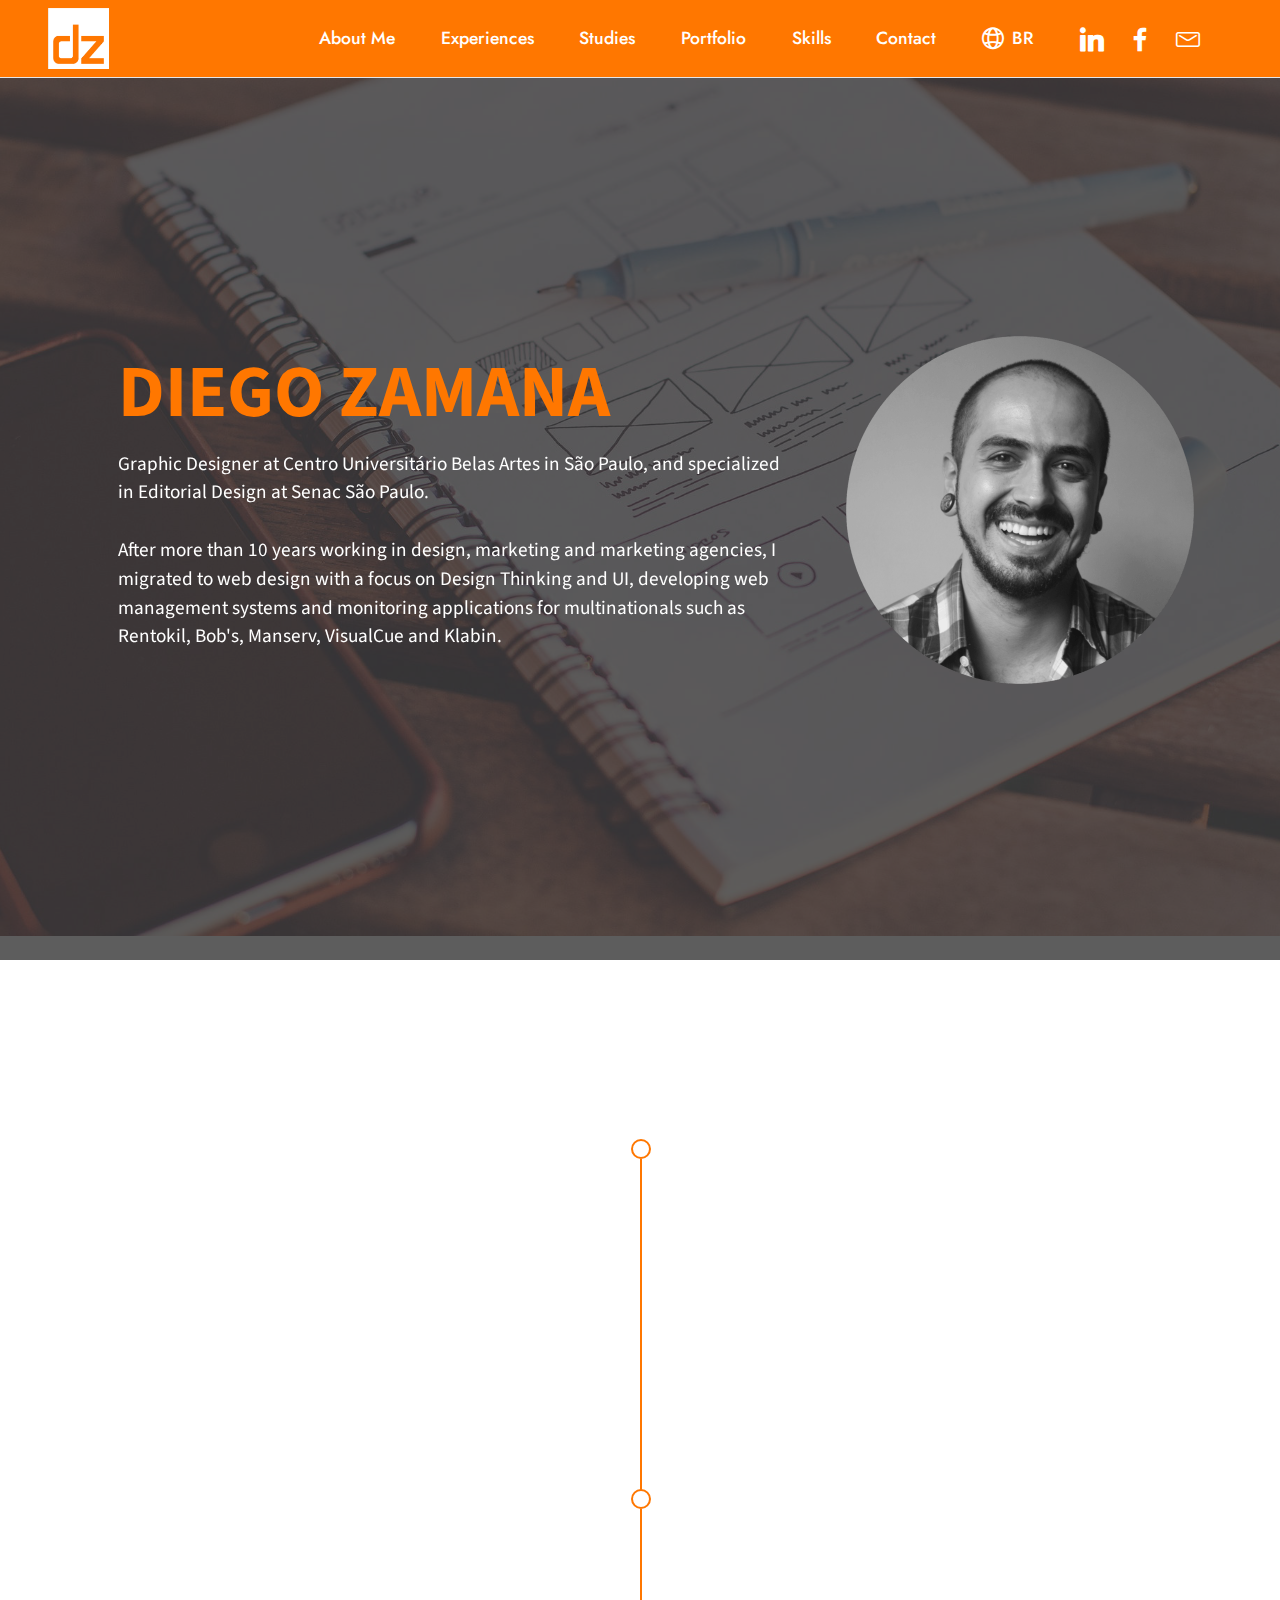
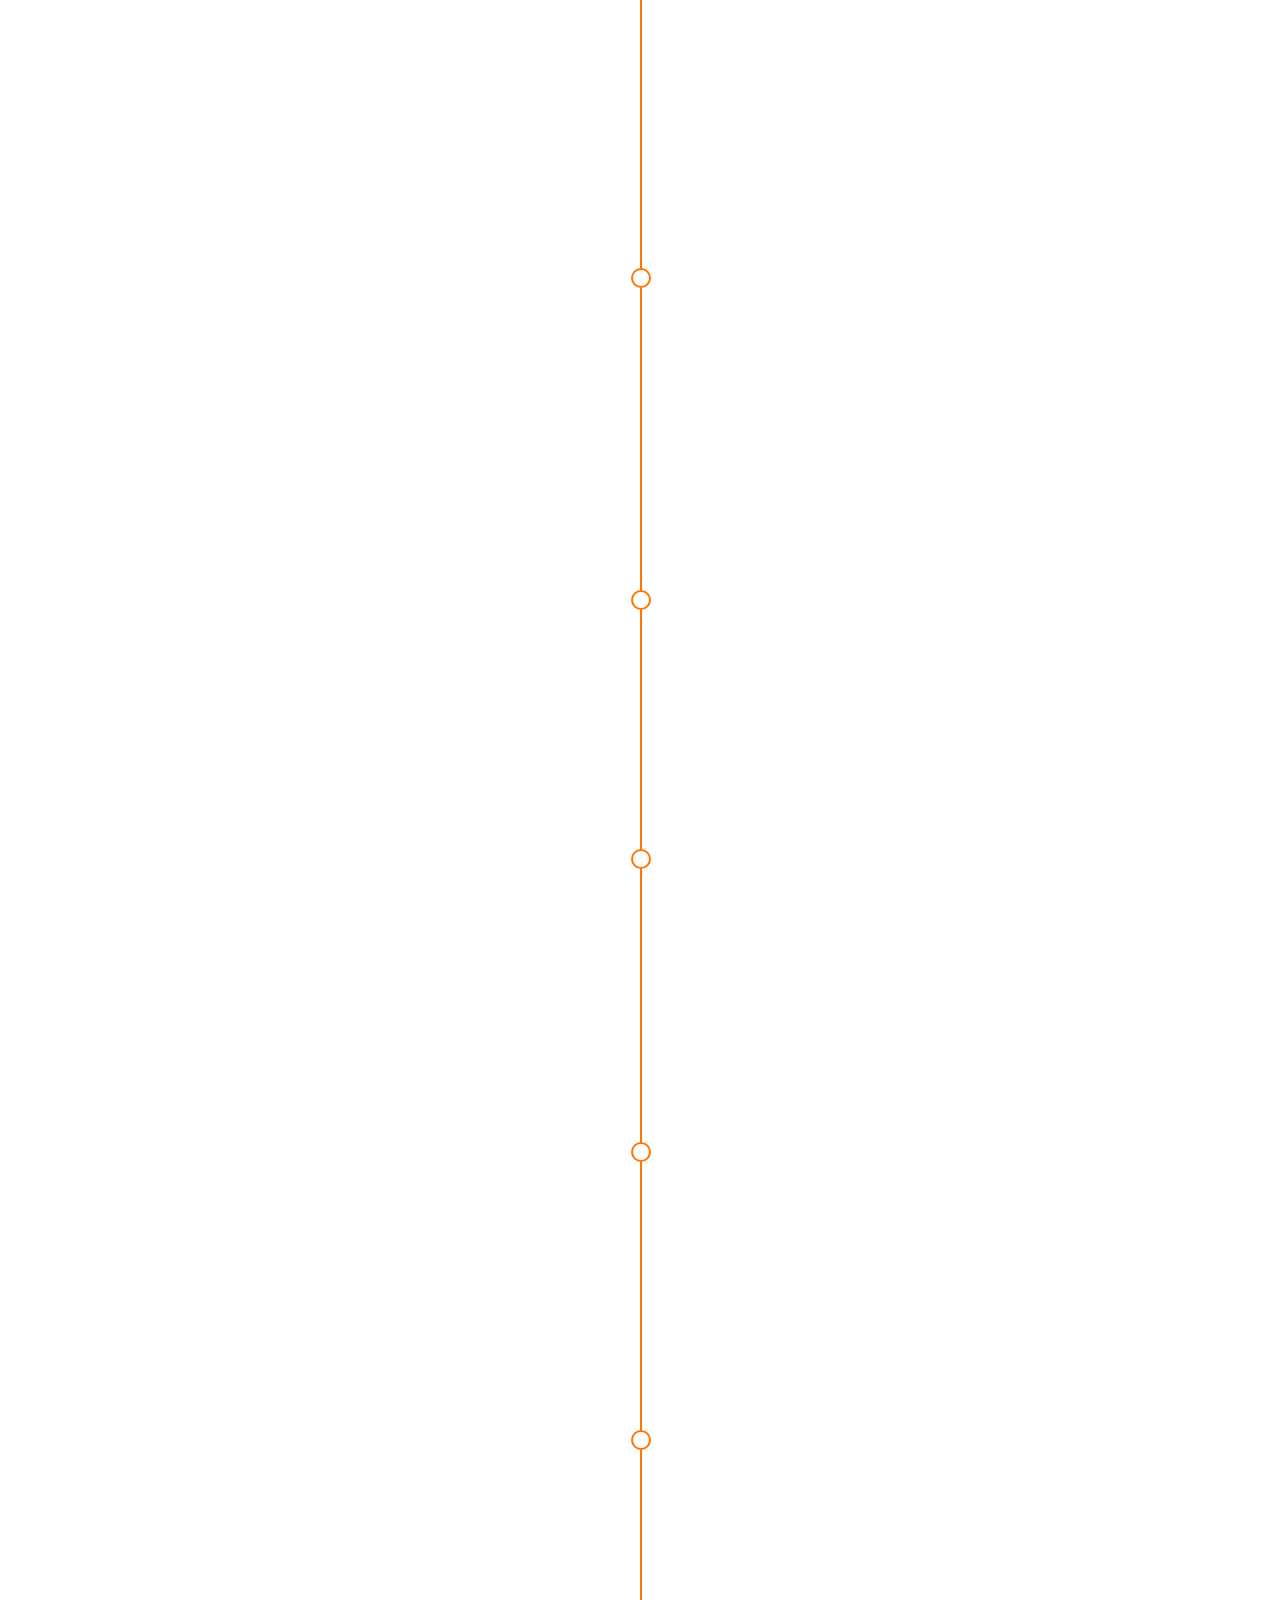
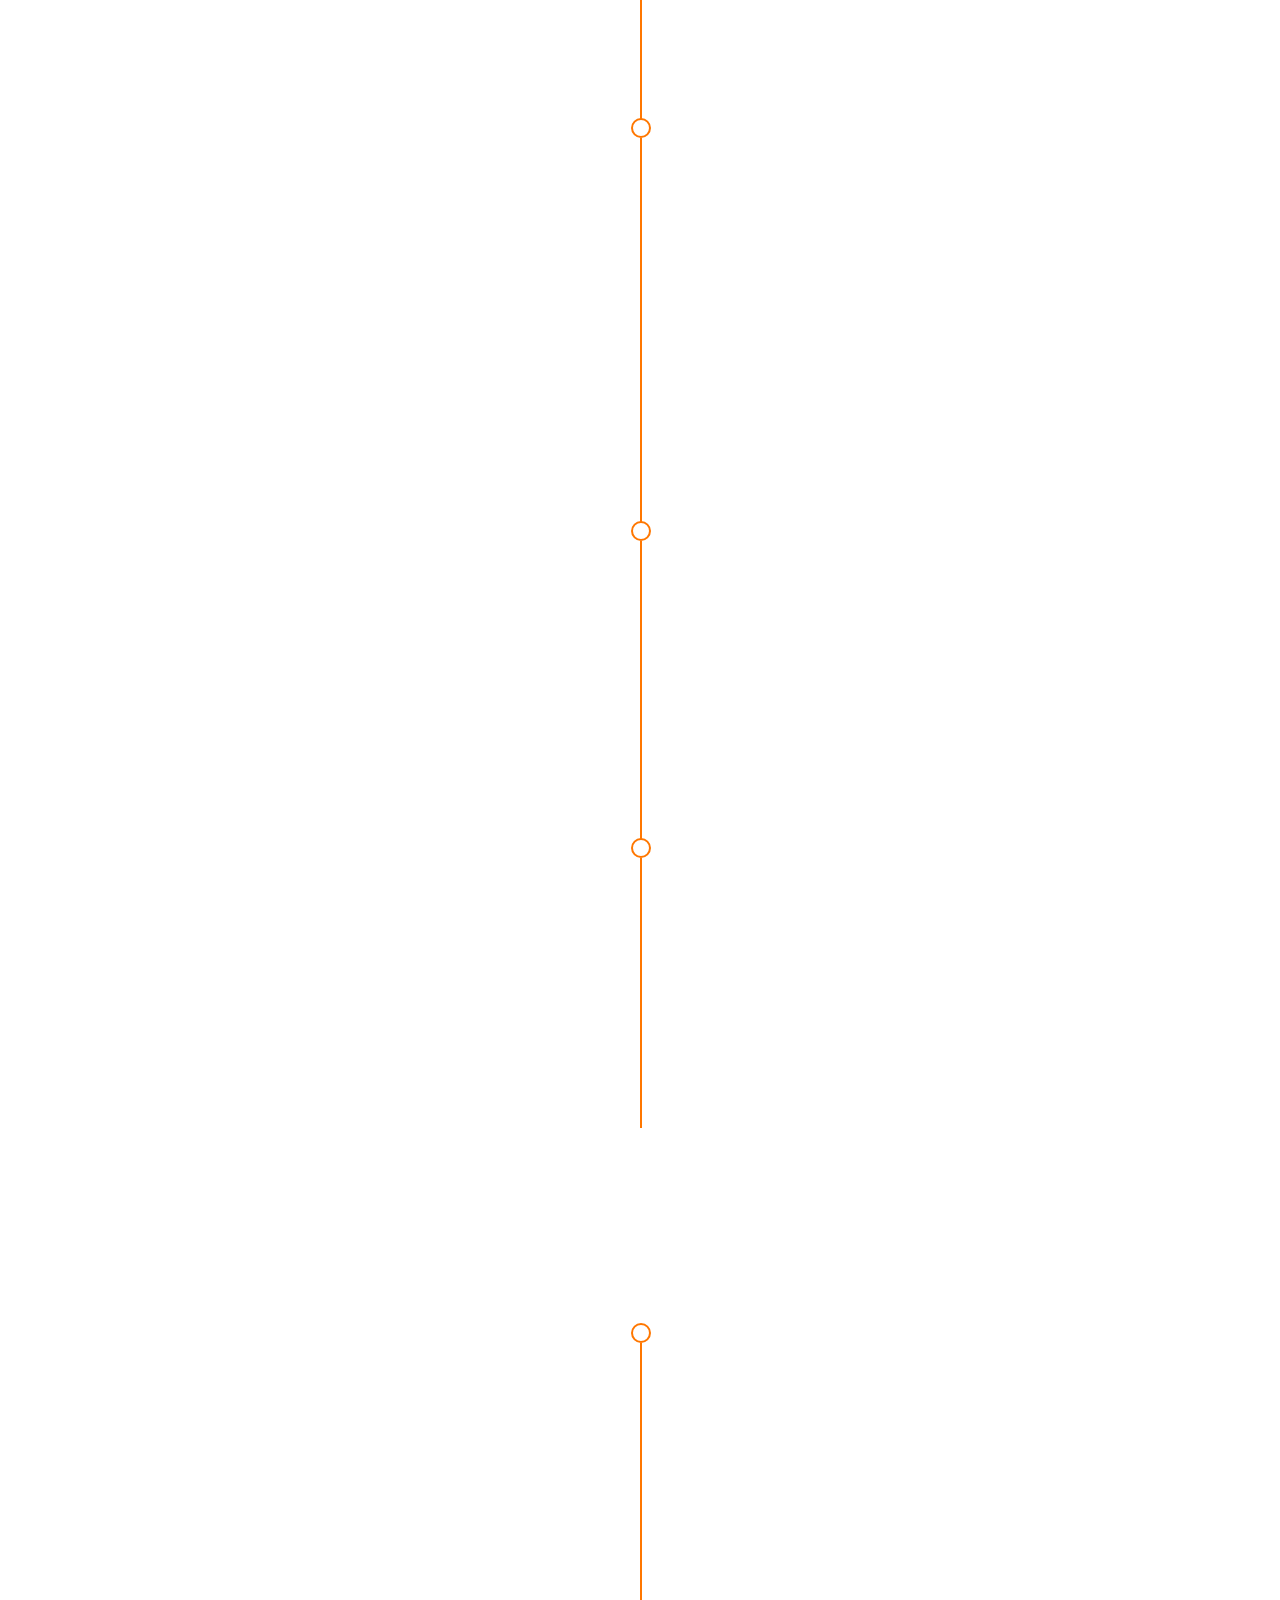
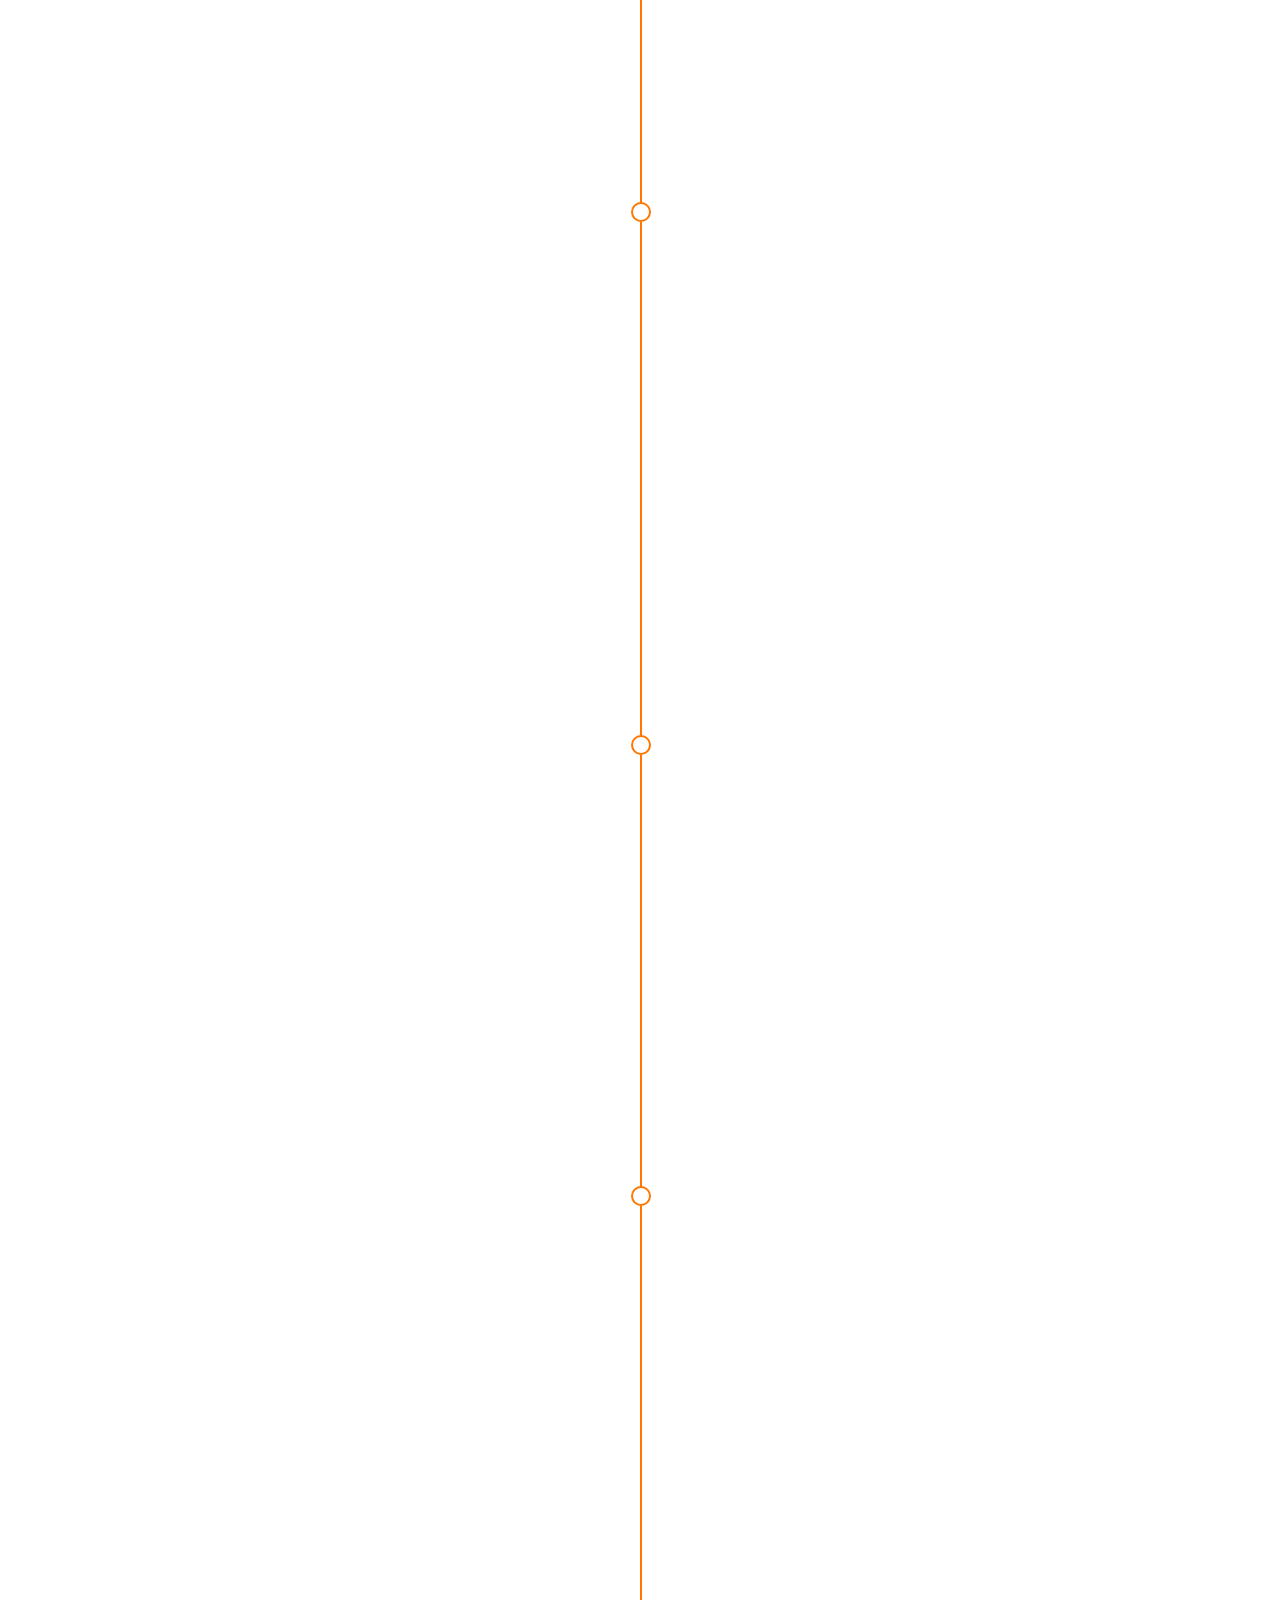
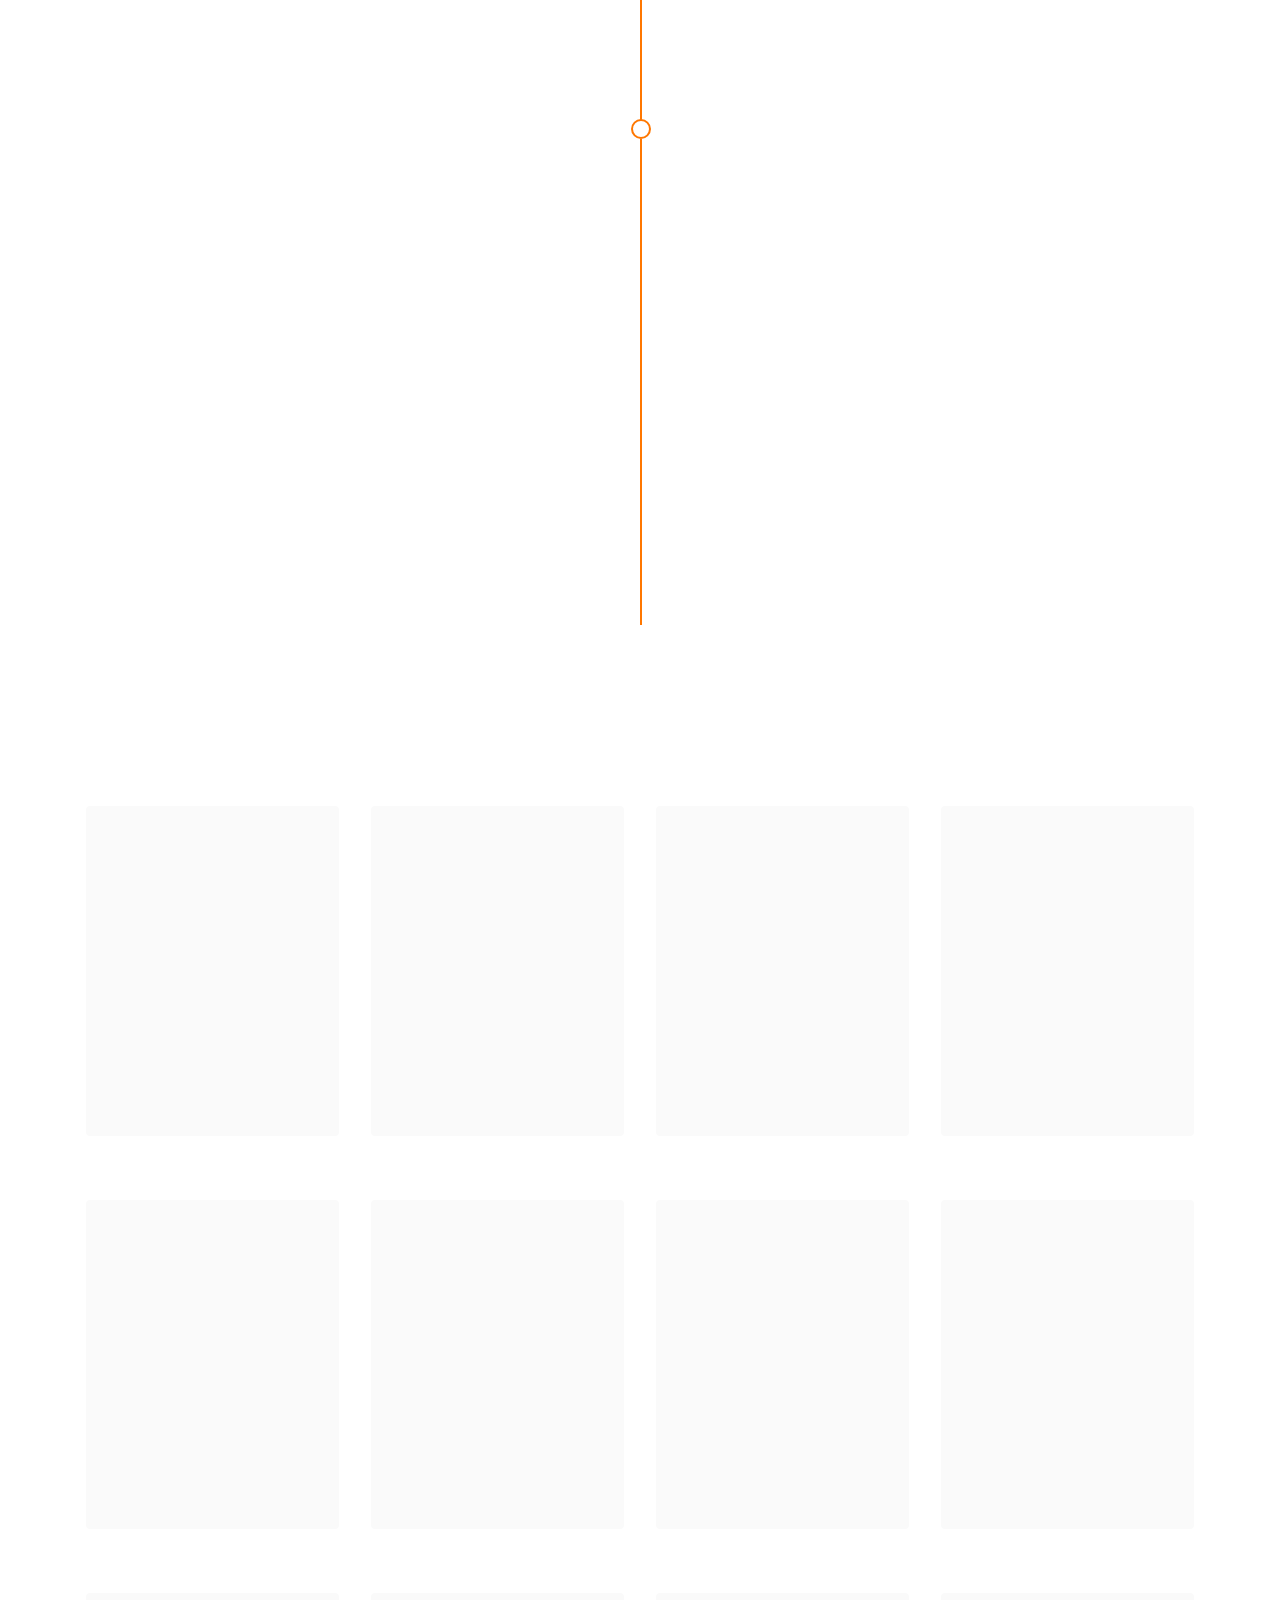
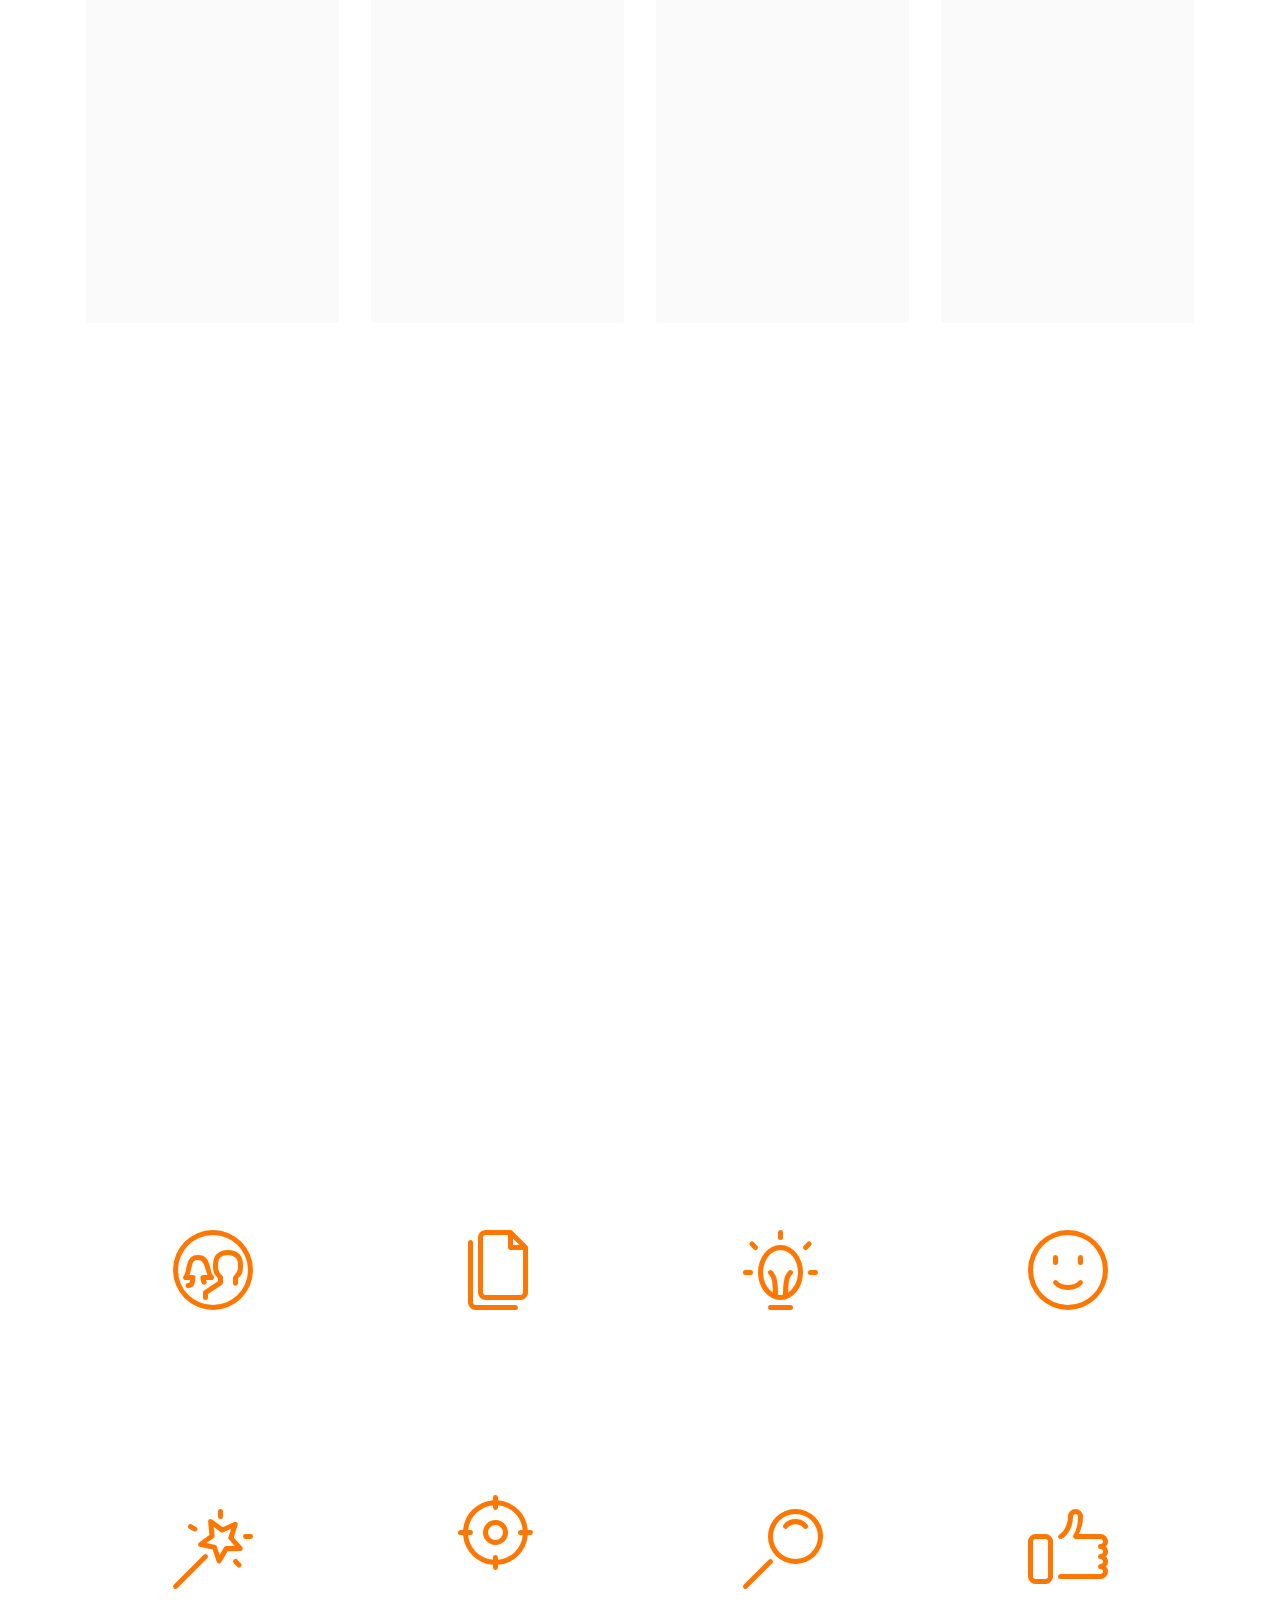
==== commit 7afa622f: "Site Update 04042021" ====
--- a/english.html
+++ b/english.html
@@ -48,12 +48,12 @@
                 </div>
             </button>
             <div class="collapse navbar-collapse" id="navbarSupportedContent">
-                <ul class="navbar-nav nav-dropdown nav-right" data-app-modern-menu="true"><li class="nav-item"><a class="nav-link link text-success text-primary display-4" href="index.html#header11-t">Sobre Mim</a></li>
-                    <li class="nav-item"><a class="nav-link link text-success text-primary display-4" href="index.html#timeline1-u">Experiências</a></li>
-                    <li class="nav-item"><a class="nav-link link text-success text-primary display-4" href="index.html#timeline1-1j">Estudos</a></li>
-                    <li class="nav-item"><a class="nav-link link text-success text-primary display-4" href="index.html#gallery1-15">Portfólio</a></li>
-                    <li class="nav-item"><a class="nav-link link text-success text-primary display-4" href="index.html#content4-18">Habilidades</a></li>
-                    <li class="nav-item"><a class="nav-link link text-success text-primary display-4" href="index.html#bottom">Contato</a></li>
+                <ul class="navbar-nav nav-dropdown nav-right" data-app-modern-menu="true"><li class="nav-item"><a class="nav-link link text-success text-primary display-4" href="english.html#header11-p">About Me</a></li>
+                    <li class="nav-item"><a class="nav-link link text-success text-primary display-4" href="english.html#timeline1-1q">Experiences</a></li>
+                    <li class="nav-item"><a class="nav-link link text-success text-primary display-4" href="english.html#timeline1-1r">Studies</a></li>
+                    <li class="nav-item"><a class="nav-link link text-success text-primary display-4" href="english.html#gallery1-1s">Portfolio</a></li>
+                    <li class="nav-item"><a class="nav-link link text-success text-primary display-4" href="english.html#content4-1v">Skills</a></li>
+                    <li class="nav-item"><a class="nav-link link text-success text-primary display-4" href="english.html#footer3-23">Contact</a></li>
                     <li class="nav-item"><a class="nav-link link text-success text-primary display-4" href="index.html">
                         <span class="mobi-mbri mobi-mbri-globe-2 mbr-iconfont mbr-iconfont-btn"></span>BR</a></li>
                 </ul>
@@ -77,7 +77,6 @@
 </section>
 
 <section class="header11 cid-spMHSnFmAR mbr-fullscreen mbr-parallax-background" id="header11-1p">   
-
     <div class="mbr-overlay" style="opacity: 0.8; background-color: rgb(53, 53, 53);"></div>
 
     <div class="container">
@@ -627,8 +626,11 @@
             
             <div class="card col-12 col-md-4 col-lg-2 p-3">
                 <div class="card-wrapper">
-                    <div class="card-box align-center">
-                        <span class="mbr-iconfont mbrib-close" style="color: rgb(255, 119, 0); fill: rgb(255, 119, 0);"></span>
+                    <div class="card-box align-center" style="display: flex; align-items: center; flex-direction: column;">
+                        <span>
+                            <img src="assets/images/HTML5.png" class="mbr-iconfont" alt="CorelDraw" style="max-height: 80px;">
+                        </span>
+
                         <h4 class="card-title align-center mbr-black mbr-fonts-style display-7">
                             <strong>HTML5</strong></h4>
                     </div>
@@ -637,8 +639,11 @@
 
             <div class="card p-3 col-12 col-md-4 col-lg-2">
                 <div class="card-wrapper">
-                    <div class="card-box align-center">
-                        <span class="mbr-iconfont mbrib-close" style="color: rgb(255, 119, 0); fill: rgb(255, 119, 0);"></span>
+                    <div class="card-box align-center" style="display: flex; align-items: center; flex-direction: column;">
+                        <span>
+                            <img src="assets/images/CSS3.png" class="mbr-iconfont" alt="CorelDraw" style="max-height: 80px;">
+                        </span>
+
                         <h4 class="card-title align-center mbr-black mbr-fonts-style display-7">
                             <strong>CSS3</strong><strong><br></strong></h4>
                     </div>
@@ -647,8 +652,11 @@
 
             <div class="card p-3 col-12 col-md-4 col-lg-2">
                 <div class="card-wrapper">
-                    <div class="card-box align-center">
-                        <span class="mbr-iconfont mbrib-close" style="color: rgb(255, 119, 0); fill: rgb(255, 119, 0);"></span>
+                    <div class="card-box align-center" style="display: flex; align-items: center; flex-direction: column;">
+                        <span>
+                            <img src="assets/images/Wordpress.png" class="mbr-iconfont" alt="CorelDraw" style="max-height: 80px;">
+                        </span>
+
                         <h4 class="card-title align-center mbr-black mbr-fonts-style display-7">
                             <strong>Wordpress</strong></h4>
                     </div>
@@ -657,8 +665,11 @@
 
             <div class="card p-3 col-12 col-md-4 col-lg-2">
                 <div class="card-wrapper">
-                    <div class="card-box align-center">
-                        <span class="mbr-iconfont mbrib-close" style="color: rgb(255, 119, 0); fill: rgb(255, 119, 0);"></span>
+                    <div class="card-box align-center" style="display: flex; align-items: center; flex-direction: column;">
+                        <span>
+                            <img src="assets/images/Linux.png" class="mbr-iconfont" alt="CorelDraw" style="max-height: 80px;">
+                        </span>
+
                         <h4 class="card-title align-center mbr-black mbr-fonts-style display-7"><strong>Linux OS</strong></h4>
                     </div>
                 </div>
